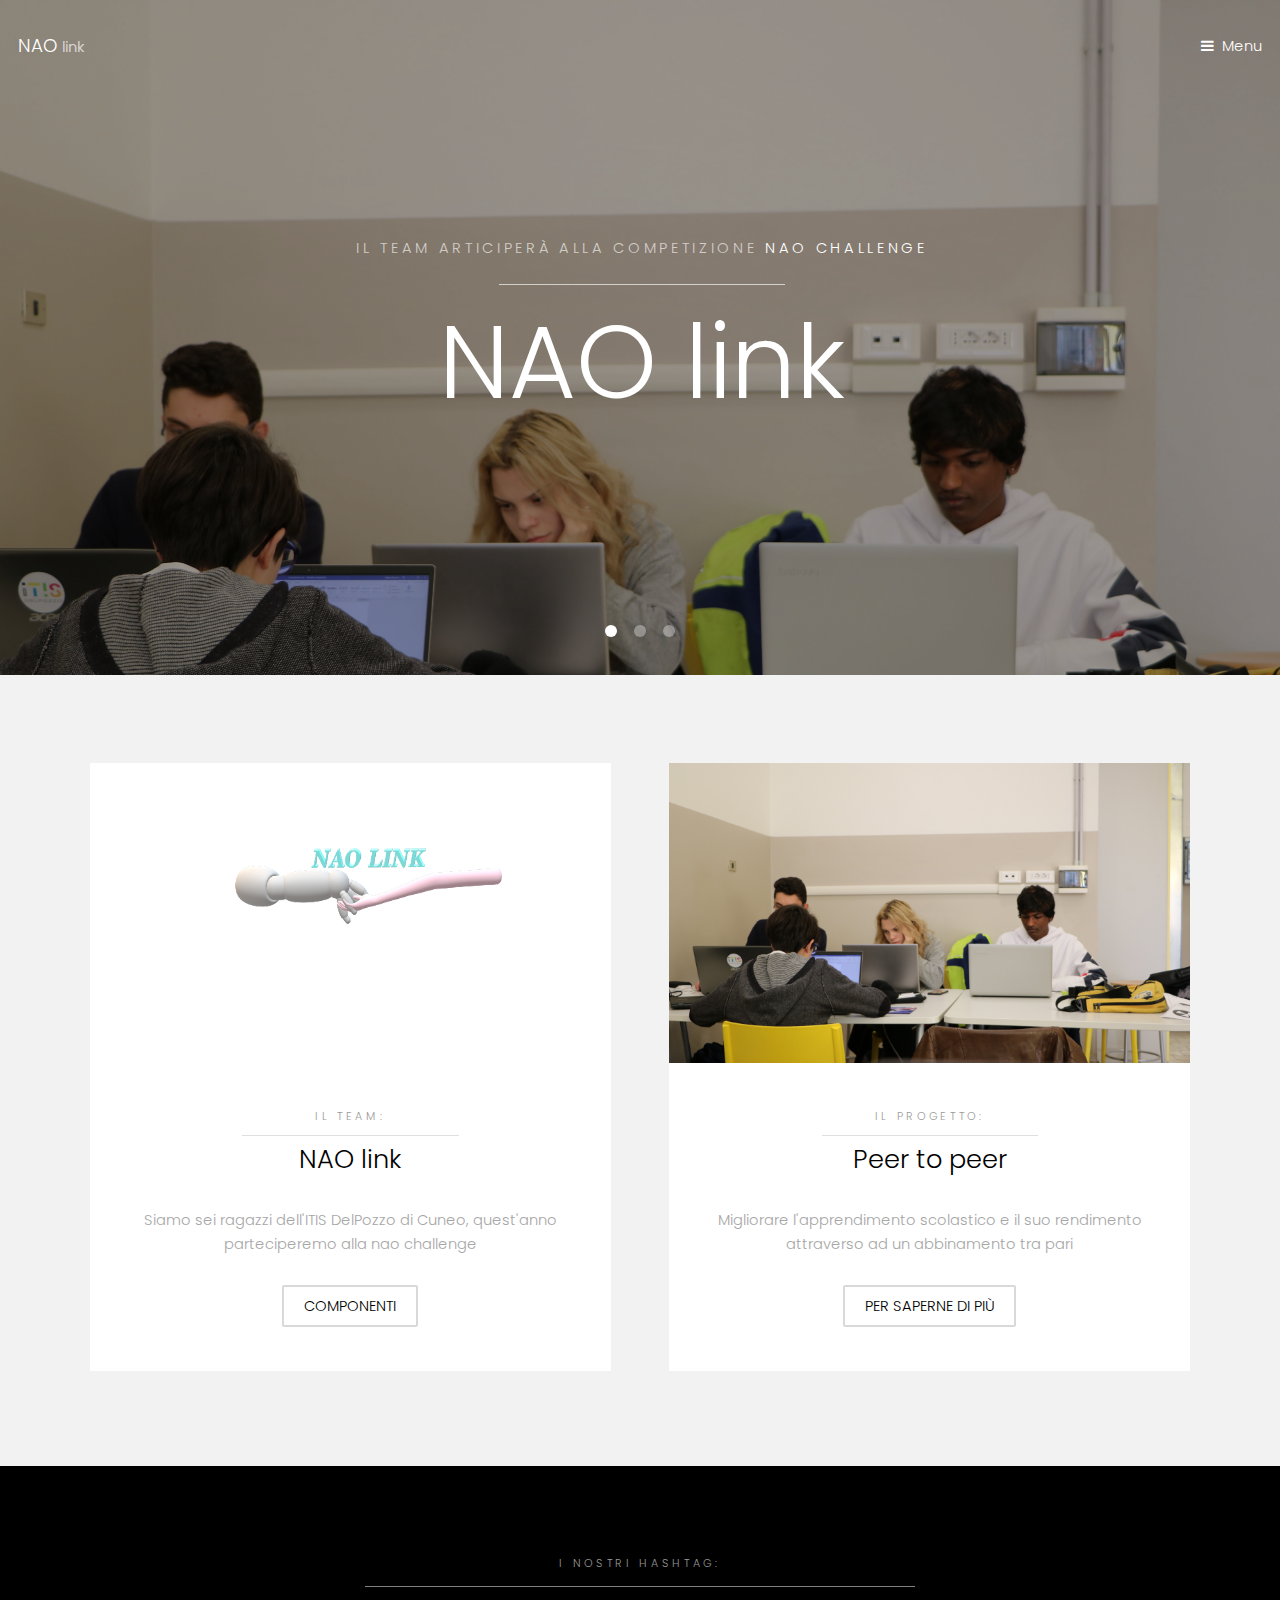
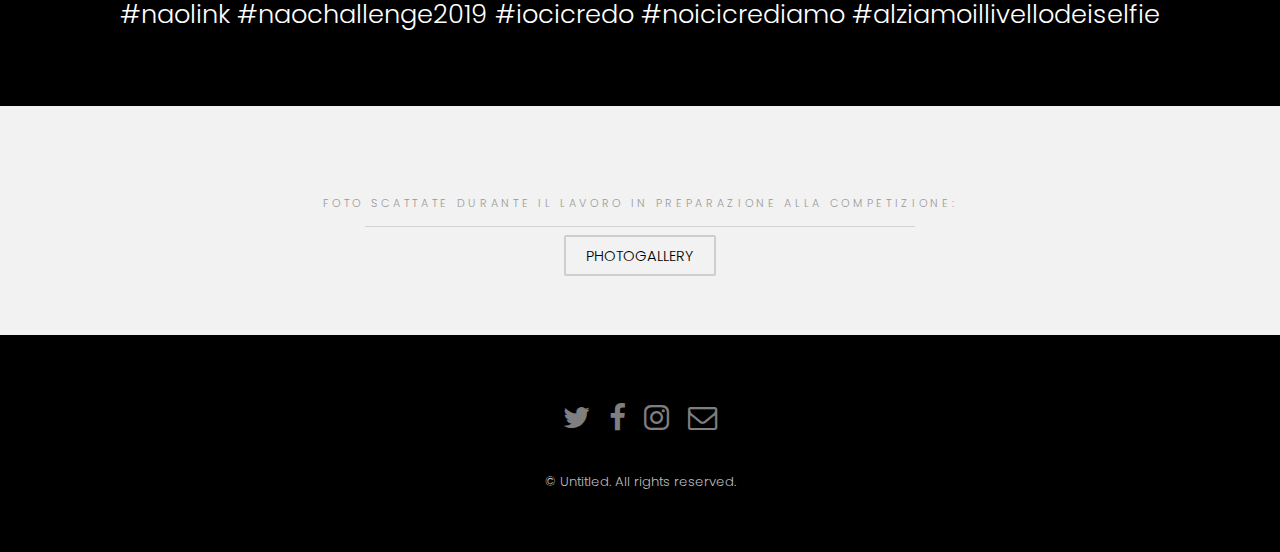
==== index.html @ 4857d247 "Initial commit" ====
<!DOCTYPE HTML>
<!--
	Hielo by TEMPLATED
	templated.co @templatedco
	Released for free under the Creative Commons Attribution 3.0 license (templated.co/license)
-->
<html>
	<head>
		<title>NAO Link</title>
		<meta charset="utf-8" />
		<meta name="viewport" content="width=device-width, initial-scale=1" />
		<link rel="stylesheet" href="assets/css/main.css" />
	</head>
	<body>

		<!-- Header -->
			<header id="header" class="alt">
				<div class="logo"><a href="index.html">NAO <span> link</span></a></div>
				<a href="#menu">Menu</a>
			</header>

		<!-- Nav -->
			<nav id="menu">
				<ul class="links">
					<li><a href="index.html">Home</a></li>
					<li><a href="COMPONENTI.html">I Componenti</a></li>
					<li><a href="PROGETTO.html">Il Nostro Progetto</a></li>
					<li><a href="GALLERY.html">Photogallery</a></li>
					<li><a href="MAIL.html">Contattaci</a></li>
				</ul>
			</nav>

		<!-- Banner -->
			<section class="banner full">
				<article>
					<img src="images/team.JPG" alt="team" />
					<div class="inner">
						<header>
							<p>Il team articiperà alla competizione<a href="http://www.naochallenge.it/" target="_blank"> NAO CHALLENGE</a></p>
							<h2>NAO link</h2>
						</header>
					</div>
				</article>
				<article>
					<img src="images/nao_itis.jpg" alt="" />
					<div class="inner">
						<header>
							<p>Il tema di di quest'anno è:</p>
							<h2>L'nclusione sociale</h2>
						</header>
					</div>
				</article>
				<article>
					<img src="images/nao_balo.JPG"  alt="" />
					<div class="inner">
						<header>
							<p>Il nostro progetto:</p>
							<h2>Peer to peer</h2>
						</header>
					</div>
				</article>
<!--				<article>
					<img src="images/nao3.jpg"  alt="" />
					<div class="inner">
						<header>
							<p>Adipiscing lorem ipsum feugiat sed phasellus consequat</p>
							<h2>Etiam feugiat</h2>
						</header>
					</div>
				</article>
				<article>
					<img src="images/nao4.jpg"  alt="" />
					<div class="inner">
						<header>
							<p>Ipsum dolor sed magna veroeros lorem ipsum</p>
							<h2>Lorem adipiscing</h2>
						</header>
					</div>
				</article> -->
			</section>

		<!-- One -->
			<section id="one" class="wrapper style2">
				<div class="inner">
					<div class="grid-style">

						<div>
							<div class="box">
								<div class="image fit">
									<img src="images/logo1_0.png" alt="nao link" height="300px" width="600px" />
								</div>
								<div class="content">
									<header class="align-center">
										<p>Il team:</p>
										<h2>NAO link</h2>
									</header>
									<p align="center">Siamo sei ragazzi dell'ITIS DelPozzo di Cuneo, quest'anno parteciperemo alla nao challenge</p>
									<footer class="align-center">
										<a href="COMPONENTI.html" class="button alt">Componenti</a>
									</footer>
								</div>
							</div>
						</div>

						<div>
							<div class="box">
								<div class="image fit">
									<img src="images/team.JPG" alt="progetto" height="300px" width="600px"/>
								</div>
								<div class="content">
									<header class="align-center">
										<p>Il progetto:</p>
										<h2>Peer to peer</h2>
									</header>
									<p align="center">Migliorare l'apprendimento scolastico e il suo rendimento attraverso ad un abbinamento tra pari</p>
									<footer class="align-center">
										<a href="PROGETTO.html" class="button alt">Per saperne di più</a>
									</footer>
								</div>
							</div>
						</div>

					</div>
				</div>
			</section>


			<section id="two" class="wrapper style3" >
				<div class="inner" >
					<header class="align-center">
					<p>I Nostri Hashtag:</p>
						<h2>#naolink #naochallenge2019 #iocicredo #noicicrediamo #alziamoillivellodeiselfie</h2>
					</header>
				</div>
			</section>


		<!-- Three -->
		<section id="three" class="wrapper style2">
				<div class="inner">
					<header class="align-center">
						<p class="special">Foto scattate durante il lavoro in preparazione alla competizione:</p>
						<footer class="align-center">
										<a href="GALLERY.html" class="button alt">Photogallery</a>
									</footer>
					</header>
				<!--	<div class="gallery">
						<div>
							<div class="image fit">
								 <img src="images/gallery.jpg" alt="" height="400" />
							</div>
						</div>
						<div>
							<div class="image fit">
								<img src="images/gallery1.jpg" alt="" height="400"/>
							</div>
						</div>
						<div>
							<div class="image fit">
								<img src="images/gallery2.jpg" alt="" height="400"/>
							</div>
						</div>
						<div>
							<div class="image fit">
								<img src="images/gallery3.jpg" alt="" height="400" />


							</div>
						</div>
					</div> 		-->
				</div>
			</section>


		<!-- Footer -->
			<footer id="footer">
				<div class="container">
					<ul class="icons">
						<li><a href="#" class="icon fa-twitter"><span class="label" ></span></a></li>
						<li><a href="https://m.facebook.com/naolink19" class="icon fa-facebook" target="_blank"><span class="label">Facebook</span></a></li>
						<li><a href="https://www.instagram.com/nao_link19/" class="icon fa-instagram" target="_blank"><span class="label">Instagram</span></a></li>
					<li><a href="MAIL.HTML" class="icon fa-envelope-o"><span class="label">Email</span></a></li>
					</ul>
				</div>
				<div class="copyright">
					&copy; Untitled. All rights reserved.
				</div>
			</footer>

		<!-- Scripts -->
			<script src="assets/js/jquery.min.js"></script>
			<script src="assets/js/jquery.scrollex.min.js"></script>
			<script src="assets/js/skel.min.js"></script>
			<script src="assets/js/util.js"></script>
			<script src="assets/js/main.js"></script>

	</body>
</html>
---- assets/css/main.css ----
@charset "UTF-8";
@import url(font-awesome.min.css);
@import url("https://fonts.googleapis.com/css?family=Poppins:300,400,500,600,700");

/*
	Hielo by TEMPLATED
	templated.co @templatedco
	Released for free under the Creative Commons Attribution 3.0 license (templated.co/license)
*/


/* Reset */

	html, body, div, span, applet, object, iframe, h1, h2, h3, h4, h5, h6, p, blockquote, pre, a, abbr, acronym, address, big, cite, code, del, dfn, em, img, ins, kbd, q, s, samp, small, strike, strong, sub, sup, tt, var, b, u, i, center, dl, dt, dd, ol, ul, li, fieldset, form, label, legend, table, caption, tbody, tfoot, thead, tr, th, td, article, aside, canvas, details, embed, figure, figcaption, footer, header, hgroup, menu, nav, output, ruby, section, summary, time, mark, audio, video {
		margin: 0;
		padding: 0;
		border: 0;
		font-size: 100%;
		font: inherit;
		vertical-align: baseline;
	}

	article, aside, details, figcaption, figure, footer, header, hgroup, menu, nav, section {
		display: block;
	}

	body {
		line-height: 1;
	}

	ol, ul {
		list-style: none;
	}

	blockquote, q {
		quotes: none;
	}

	blockquote:before, blockquote:after, q:before, q:after {
		content: '';
		content: none;
	}

	table {
		border-collapse: collapse;
		border-spacing: 0;
	}

	body {
		-webkit-text-size-adjust: none;
	}

/* Box Model */

	*, *:before, *:after {
		-moz-box-sizing: border-box;
		-webkit-box-sizing: border-box;
		box-sizing: border-box;
	}

/* Containers */

	.container {
		margin-left: auto;
		margin-right: auto;
	}

	.container.\31 25\25 {
		width: 100%;
		max-width: 100rem;
		min-width: 80rem;
	}

	.container.\37 5\25 {
		width: 60rem;
	}

	.container.\35 0\25 {
		width: 40rem;
	}

	.container.\32 5\25 {
		width: 20rem;
	}

	.container {
		width: 80rem;
	}

	@media screen and (max-width: 1680px) {

		.container.\31 25\25 {
			width: 100%;
			max-width: 100rem;
			min-width: 80rem;
		}

		.container.\37 5\25 {
			width: 60rem;
		}

		.container.\35 0\25 {
			width: 40rem;
		}

		.container.\32 5\25 {
			width: 20rem;
		}

		.container {
			width: 80rem;
		}

	}

	@media screen and (max-width: 1280px) {

		.container.\31 25\25 {
			width: 100%;
			max-width: 81.25rem;
			min-width: 65rem;
		}

		.container.\37 5\25 {
			width: 48.75rem;
		}

		.container.\35 0\25 {
			width: 32.5rem;
		}

		.container.\32 5\25 {
			width: 16.25rem;
		}

		.container {
			width: 65rem;
		}

	}

	@media screen and (max-width: 980px) {

		.container.\31 25\25 {
			width: 100%;
			max-width: 112.5%;
			min-width: 90%;
		}

		.container.\37 5\25 {
			width: 67.5%;
		}

		.container.\35 0\25 {
			width: 45%;
		}

		.container.\32 5\25 {
			width: 22.5%;
		}

		.container {
			width: 90%;
		}

	}

	@media screen and (max-width: 736px) {

		.container.\31 25\25 {
			width: 100%;
			max-width: 112.5%;
			min-width: 90%;
		}

		.container.\37 5\25 {
			width: 67.5%;
		}

		.container.\35 0\25 {
			width: 45%;
		}

		.container.\32 5\25 {
			width: 22.5%;
		}

		.container {
			width: 90% !important;
		}

	}

	@media screen and (max-width: 480px) {

		.container.\31 25\25 {
			width: 100%;
			max-width: 112.5%;
			min-width: 90%;
		}

		.container.\37 5\25 {
			width: 67.5%;
		}

		.container.\35 0\25 {
			width: 45%;
		}

		.container.\32 5\25 {
			width: 22.5%;
		}

		.container {
			width: 90% !important;
		}

	}

/* Grid */

	.row {
		border-bottom: solid 1px transparent;
		-moz-box-sizing: border-box;
		-webkit-box-sizing: border-box;
		box-sizing: border-box;
	}

	.row > * {
		float: left;
		-moz-box-sizing: border-box;
		-webkit-box-sizing: border-box;
		box-sizing: border-box;
	}

	.row:after, .row:before {
		content: '';
		display: block;
		clear: both;
		height: 0;
	}

	.row.uniform > * > :first-child {
		margin-top: 0;
	}

	.row.uniform > * > :last-child {
		margin-bottom: 0;
	}

	.row.\30 \25 > * {
		padding: 0 0 0 0rem;
	}

	.row.\30 \25 {
		margin: 0 0 -1px 0rem;
	}

	.row.uniform.\30 \25 > * {
		padding: 0rem 0 0 0rem;
	}

	.row.uniform.\30 \25 {
		margin: 0rem 0 -1px 0rem;
	}

	.row > * {
		padding: 0 0 0 2rem;
	}

	.row {
		margin: 0 0 -1px -2rem;
	}

	.row.uniform > * {
		padding: 2rem 0 0 2rem;
	}

	.row.uniform {
		margin: -2rem 0 -1px -2rem;
	}

	.row.\32 00\25 > * {
		padding: 0 0 0 4rem;
	}

	.row.\32 00\25 {
		margin: 0 0 -1px -4rem;
	}

	.row.uniform.\32 00\25 > * {
		padding: 4rem 0 0 4rem;
	}

	.row.uniform.\32 00\25 {
		margin: -4rem 0 -1px -4rem;
	}

	.row.\31 50\25 > * {
		padding: 0 0 0 3rem;
	}

	.row.\31 50\25 {
		margin: 0 0 -1px -3rem;
	}

	.row.uniform.\31 50\25 > * {
		padding: 3rem 0 0 3rem;
	}

	.row.uniform.\31 50\25 {
		margin: -3rem 0 -1px -3rem;
	}

	.row.\35 0\25 > * {
		padding: 0 0 0 1rem;
	}

	.row.\35 0\25 {
		margin: 0 0 -1px -1rem;
	}

	.row.uniform.\35 0\25 > * {
		padding: 1rem 0 0 1rem;
	}

	.row.uniform.\35 0\25 {
		margin: -1rem 0 -1px -1rem;
	}

	.row.\32 5\25 > * {
		padding: 0 0 0 0.5rem;
	}

	.row.\32 5\25 {
		margin: 0 0 -1px -0.5rem;
	}

	.row.uniform.\32 5\25 > * {
		padding: 0.5rem 0 0 0.5rem;
	}

	.row.uniform.\32 5\25 {
		margin: -0.5rem 0 -1px -0.5rem;
	}

	.\31 2u, .\31 2u\24 {
		width: 100%;
		clear: none;
		margin-left: 0;
	}

	.\31 1u, .\31 1u\24 {
		width: 91.6666666667%;
		clear: none;
		margin-left: 0;
	}

	.\31 0u, .\31 0u\24 {
		width: 83.3333333333%;
		clear: none;
		margin-left: 0;
	}

	.\39 u, .\39 u\24 {
		width: 75%;
		clear: none;
		margin-left: 0;
	}

	.\38 u, .\38 u\24 {
		width: 66.6666666667%;
		clear: none;
		margin-left: 0;
	}

	.\37 u, .\37 u\24 {
		width: 58.3333333333%;
		clear: none;
		margin-left: 0;
	}

	.\36 u, .\36 u\24 {
		width: 50%;
		clear: none;
		margin-left: 0;
	}

	.\35 u, .\35 u\24 {
		width: 41.6666666667%;
		clear: none;
		margin-left: 0;
	}

	.\34 u, .\34 u\24 {
		width: 33.3333333333%;
		clear: none;
		margin-left: 0;
	}

	.\33 u, .\33 u\24 {
		width: 25%;
		clear: none;
		margin-left: 0;
	}

	.\32 u, .\32 u\24 {
		width: 16.6666666667%;
		clear: none;
		margin-left: 0;
	}

	.\31 u, .\31 u\24 {
		width: 8.3333333333%;
		clear: none;
		margin-left: 0;
	}

	.\31 2u\24 + *,
	.\31 1u\24 + *,
	.\31 0u\24 + *,
	.\39 u\24 + *,
	.\38 u\24 + *,
	.\37 u\24 + *,
	.\36 u\24 + *,
	.\35 u\24 + *,
	.\34 u\24 + *,
	.\33 u\24 + *,
	.\32 u\24 + *,
	.\31 u\24 + * {
		clear: left;
	}

	.\-11u {
		margin-left: 91.66667%;
	}

	.\-10u {
		margin-left: 83.33333%;
	}

	.\-9u {
		margin-left: 75%;
	}

	.\-8u {
		margin-left: 66.66667%;
	}

	.\-7u {
		margin-left: 58.33333%;
	}

	.\-6u {
		margin-left: 50%;
	}

	.\-5u {
		margin-left: 41.66667%;
	}

	.\-4u {
		margin-left: 33.33333%;
	}

	.\-3u {
		margin-left: 25%;
	}

	.\-2u {
		margin-left: 16.66667%;
	}

	.\-1u {
		margin-left: 8.33333%;
	}

	@media screen and (max-width: 1680px) {

		.row > * {
			padding: 0 0 0 2rem;
		}

		.row {
			margin: 0 0 -1px -2rem;
		}

		.row.uniform > * {
			padding: 2rem 0 0 2rem;
		}

		.row.uniform {
			margin: -2rem 0 -1px -2rem;
		}

		.row.\32 00\25 > * {
			padding: 0 0 0 4rem;
		}

		.row.\32 00\25 {
			margin: 0 0 -1px -4rem;
		}

		.row.uniform.\32 00\25 > * {
			padding: 4rem 0 0 4rem;
		}

		.row.uniform.\32 00\25 {
			margin: -4rem 0 -1px -4rem;
		}

		.row.\31 50\25 > * {
			padding: 0 0 0 3rem;
		}

		.row.\31 50\25 {
			margin: 0 0 -1px -3rem;
		}

		.row.uniform.\31 50\25 > * {
			padding: 3rem 0 0 3rem;
		}

		.row.uniform.\31 50\25 {
			margin: -3rem 0 -1px -3rem;
		}

		.row.\35 0\25 > * {
			padding: 0 0 0 1rem;
		}

		.row.\35 0\25 {
			margin: 0 0 -1px -1rem;
		}

		.row.uniform.\35 0\25 > * {
			padding: 1rem 0 0 1rem;
		}

		.row.uniform.\35 0\25 {
			margin: -1rem 0 -1px -1rem;
		}

		.row.\32 5\25 > * {
			padding: 0 0 0 0.5rem;
		}

		.row.\32 5\25 {
			margin: 0 0 -1px -0.5rem;
		}

		.row.uniform.\32 5\25 > * {
			padding: 0.5rem 0 0 0.5rem;
		}

		.row.uniform.\32 5\25 {
			margin: -0.5rem 0 -1px -0.5rem;
		}

		.\31 2u\28xlarge\29, .\31 2u\24\28xlarge\29 {
			width: 100%;
			clear: none;
			margin-left: 0;
		}

		.\31 1u\28xlarge\29, .\31 1u\24\28xlarge\29 {
			width: 91.6666666667%;
			clear: none;
			margin-left: 0;
		}

		.\31 0u\28xlarge\29, .\31 0u\24\28xlarge\29 {
			width: 83.3333333333%;
			clear: none;
			margin-left: 0;
		}

		.\39 u\28xlarge\29, .\39 u\24\28xlarge\29 {
			width: 75%;
			clear: none;
			margin-left: 0;
		}

		.\38 u\28xlarge\29, .\38 u\24\28xlarge\29 {
			width: 66.6666666667%;
			clear: none;
			margin-left: 0;
		}

		.\37 u\28xlarge\29, .\37 u\24\28xlarge\29 {
			width: 58.3333333333%;
			clear: none;
			margin-left: 0;
		}

		.\36 u\28xlarge\29, .\36 u\24\28xlarge\29 {
			width: 50%;
			clear: none;
			margin-left: 0;
		}

		.\35 u\28xlarge\29, .\35 u\24\28xlarge\29 {
			width: 41.6666666667%;
			clear: none;
			margin-left: 0;
		}

		.\34 u\28xlarge\29, .\34 u\24\28xlarge\29 {
			width: 33.3333333333%;
			clear: none;
			margin-left: 0;
		}

		.\33 u\28xlarge\29, .\33 u\24\28xlarge\29 {
			width: 25%;
			clear: none;
			margin-left: 0;
		}

		.\32 u\28xlarge\29, .\32 u\24\28xlarge\29 {
			width: 16.6666666667%;
			clear: none;
			margin-left: 0;
		}

		.\31 u\28xlarge\29, .\31 u\24\28xlarge\29 {
			width: 8.3333333333%;
			clear: none;
			margin-left: 0;
		}

		.\31 2u\24\28xlarge\29 + *,
		.\31 1u\24\28xlarge\29 + *,
		.\31 0u\24\28xlarge\29 + *,
		.\39 u\24\28xlarge\29 + *,
		.\38 u\24\28xlarge\29 + *,
		.\37 u\24\28xlarge\29 + *,
		.\36 u\24\28xlarge\29 + *,
		.\35 u\24\28xlarge\29 + *,
		.\34 u\24\28xlarge\29 + *,
		.\33 u\24\28xlarge\29 + *,
		.\32 u\24\28xlarge\29 + *,
		.\31 u\24\28xlarge\29 + * {
			clear: left;
		}

		.\-11u\28xlarge\29 {
			margin-left: 91.66667%;
		}

		.\-10u\28xlarge\29 {
			margin-left: 83.33333%;
		}

		.\-9u\28xlarge\29 {
			margin-left: 75%;
		}

		.\-8u\28xlarge\29 {
			margin-left: 66.66667%;
		}

		.\-7u\28xlarge\29 {
			margin-left: 58.33333%;
		}

		.\-6u\28xlarge\29 {
			margin-left: 50%;
		}

		.\-5u\28xlarge\29 {
			margin-left: 41.66667%;
		}

		.\-4u\28xlarge\29 {
			margin-left: 33.33333%;
		}

		.\-3u\28xlarge\29 {
			margin-left: 25%;
		}

		.\-2u\28xlarge\29 {
			margin-left: 16.66667%;
		}

		.\-1u\28xlarge\29 {
			margin-left: 8.33333%;
		}

	}

	@media screen and (max-width: 1280px) {

		.row > * {
			padding: 0 0 0 1.5rem;
		}

		.row {
			margin: 0 0 -1px -1.5rem;
		}

		.row.uniform > * {
			padding: 1.5rem 0 0 1.5rem;
		}

		.row.uniform {
			margin: -1.5rem 0 -1px -1.5rem;
		}

		.row.\32 00\25 > * {
			padding: 0 0 0 3rem;
		}

		.row.\32 00\25 {
			margin: 0 0 -1px -3rem;
		}

		.row.uniform.\32 00\25 > * {
			padding: 3rem 0 0 3rem;
		}

		.row.uniform.\32 00\25 {
			margin: -3rem 0 -1px -3rem;
		}

		.row.\31 50\25 > * {
			padding: 0 0 0 2.25rem;
		}

		.row.\31 50\25 {
			margin: 0 0 -1px -2.25rem;
		}

		.row.uniform.\31 50\25 > * {
			padding: 2.25rem 0 0 2.25rem;
		}

		.row.uniform.\31 50\25 {
			margin: -2.25rem 0 -1px -2.25rem;
		}

		.row.\35 0\25 > * {
			padding: 0 0 0 0.75rem;
		}

		.row.\35 0\25 {
			margin: 0 0 -1px -0.75rem;
		}

		.row.uniform.\35 0\25 > * {
			padding: 0.75rem 0 0 0.75rem;
		}

		.row.uniform.\35 0\25 {
			margin: -0.75rem 0 -1px -0.75rem;
		}

		.row.\32 5\25 > * {
			padding: 0 0 0 0.375rem;
		}

		.row.\32 5\25 {
			margin: 0 0 -1px -0.375rem;
		}

		.row.uniform.\32 5\25 > * {
			padding: 0.375rem 0 0 0.375rem;
		}

		.row.uniform.\32 5\25 {
			margin: -0.375rem 0 -1px -0.375rem;
		}

		.\31 2u\28large\29, .\31 2u\24\28large\29 {
			width: 100%;
			clear: none;
			margin-left: 0;
		}

		.\31 1u\28large\29, .\31 1u\24\28large\29 {
			width: 91.6666666667%;
			clear: none;
			margin-left: 0;
		}

		.\31 0u\28large\29, .\31 0u\24\28large\29 {
			width: 83.3333333333%;
			clear: none;
			margin-left: 0;
		}

		.\39 u\28large\29, .\39 u\24\28large\29 {
			width: 75%;
			clear: none;
			margin-left: 0;
		}

		.\38 u\28large\29, .\38 u\24\28large\29 {
			width: 66.6666666667%;
			clear: none;
			margin-left: 0;
		}

		.\37 u\28large\29, .\37 u\24\28large\29 {
			width: 58.3333333333%;
			clear: none;
			margin-left: 0;
		}

		.\36 u\28large\29, .\36 u\24\28large\29 {
			width: 50%;
			clear: none;
			margin-left: 0;
		}

		.\35 u\28large\29, .\35 u\24\28large\29 {
			width: 41.6666666667%;
			clear: none;
			margin-left: 0;
		}

		.\34 u\28large\29, .\34 u\24\28large\29 {
			width: 33.3333333333%;
			clear: none;
			margin-left: 0;
		}

		.\33 u\28large\29, .\33 u\24\28large\29 {
			width: 25%;
			clear: none;
			margin-left: 0;
		}

		.\32 u\28large\29, .\32 u\24\28large\29 {
			width: 16.6666666667%;
			clear: none;
			margin-left: 0;
		}

		.\31 u\28large\29, .\31 u\24\28large\29 {
			width: 8.3333333333%;
			clear: none;
			margin-left: 0;
		}

		.\31 2u\24\28large\29 + *,
		.\31 1u\24\28large\29 + *,
		.\31 0u\24\28large\29 + *,
		.\39 u\24\28large\29 + *,
		.\38 u\24\28large\29 + *,
		.\37 u\24\28large\29 + *,
		.\36 u\24\28large\29 + *,
		.\35 u\24\28large\29 + *,
		.\34 u\24\28large\29 + *,
		.\33 u\24\28large\29 + *,
		.\32 u\24\28large\29 + *,
		.\31 u\24\28large\29 + * {
			clear: left;
		}

		.\-11u\28large\29 {
			margin-left: 91.66667%;
		}

		.\-10u\28large\29 {
			margin-left: 83.33333%;
		}

		.\-9u\28large\29 {
			margin-left: 75%;
		}

		.\-8u\28large\29 {
			margin-left: 66.66667%;
		}

		.\-7u\28large\29 {
			margin-left: 58.33333%;
		}

		.\-6u\28large\29 {
			margin-left: 50%;
		}

		.\-5u\28large\29 {
			margin-left: 41.66667%;
		}

		.\-4u\28large\29 {
			margin-left: 33.33333%;
		}

		.\-3u\28large\29 {
			margin-left: 25%;
		}

		.\-2u\28large\29 {
			margin-left: 16.66667%;
		}

		.\-1u\28large\29 {
			margin-left: 8.33333%;
		}

	}

	@media screen and (max-width: 980px) {

		.row > * {
			padding: 0 0 0 1.5rem;
		}

		.row {
			margin: 0 0 -1px -1.5rem;
		}

		.row.uniform > * {
			padding: 1.5rem 0 0 1.5rem;
		}

		.row.uniform {
			margin: -1.5rem 0 -1px -1.5rem;
		}

		.row.\32 00\25 > * {
			padding: 0 0 0 3rem;
		}

		.row.\32 00\25 {
			margin: 0 0 -1px -3rem;
		}

		.row.uniform.\32 00\25 > * {
			padding: 3rem 0 0 3rem;
		}

		.row.uniform.\32 00\25 {
			margin: -3rem 0 -1px -3rem;
		}

		.row.\31 50\25 > * {
			padding: 0 0 0 2.25rem;
		}

		.row.\31 50\25 {
			margin: 0 0 -1px -2.25rem;
		}

		.row.uniform.\31 50\25 > * {
			padding: 2.25rem 0 0 2.25rem;
		}

		.row.uniform.\31 50\25 {
			margin: -2.25rem 0 -1px -2.25rem;
		}

		.row.\35 0\25 > * {
			padding: 0 0 0 0.75rem;
		}

		.row.\35 0\25 {
			margin: 0 0 -1px -0.75rem;
		}

		.row.uniform.\35 0\25 > * {
			padding: 0.75rem 0 0 0.75rem;
		}

		.row.uniform.\35 0\25 {
			margin: -0.75rem 0 -1px -0.75rem;
		}

		.row.\32 5\25 > * {
			padding: 0 0 0 0.375rem;
		}

		.row.\32 5\25 {
			margin: 0 0 -1px -0.375rem;
		}

		.row.uniform.\32 5\25 > * {
			padding: 0.375rem 0 0 0.375rem;
		}

		.row.uniform.\32 5\25 {
			margin: -0.375rem 0 -1px -0.375rem;
		}

		.\31 2u\28medium\29, .\31 2u\24\28medium\29 {
			width: 100%;
			clear: none;
			margin-left: 0;
		}

		.\31 1u\28medium\29, .\31 1u\24\28medium\29 {
			width: 91.6666666667%;
			clear: none;
			margin-left: 0;
		}

		.\31 0u\28medium\29, .\31 0u\24\28medium\29 {
			width: 83.3333333333%;
			clear: none;
			margin-left: 0;
		}

		.\39 u\28medium\29, .\39 u\24\28medium\29 {
			width: 75%;
			clear: none;
			margin-left: 0;
		}

		.\38 u\28medium\29, .\38 u\24\28medium\29 {
			width: 66.6666666667%;
			clear: none;
			margin-left: 0;
		}

		.\37 u\28medium\29, .\37 u\24\28medium\29 {
			width: 58.3333333333%;
			clear: none;
			margin-left: 0;
		}

		.\36 u\28medium\29, .\36 u\24\28medium\29 {
			width: 50%;
			clear: none;
			margin-left: 0;
		}

		.\35 u\28medium\29, .\35 u\24\28medium\29 {
			width: 41.6666666667%;
			clear: none;
			margin-left: 0;
		}

		.\34 u\28medium\29, .\34 u\24\28medium\29 {
			width: 33.3333333333%;
			clear: none;
			margin-left: 0;
		}

		.\33 u\28medium\29, .\33 u\24\28medium\29 {
			width: 25%;
			clear: none;
			margin-left: 0;
		}

		.\32 u\28medium\29, .\32 u\24\28medium\29 {
			width: 16.6666666667%;
			clear: none;
			margin-left: 0;
		}

		.\31 u\28medium\29, .\31 u\24\28medium\29 {
			width: 8.3333333333%;
			clear: none;
			margin-left: 0;
		}

		.\31 2u\24\28medium\29 + *,
		.\31 1u\24\28medium\29 + *,
		.\31 0u\24\28medium\29 + *,
		.\39 u\24\28medium\29 + *,
		.\38 u\24\28medium\29 + *,
		.\37 u\24\28medium\29 + *,
		.\36 u\24\28medium\29 + *,
		.\35 u\24\28medium\29 + *,
		.\34 u\24\28medium\29 + *,
		.\33 u\24\28medium\29 + *,
		.\32 u\24\28medium\29 + *,
		.\31 u\24\28medium\29 + * {
			clear: left;
		}

		.\-11u\28medium\29 {
			margin-left: 91.66667%;
		}

		.\-10u\28medium\29 {
			margin-left: 83.33333%;
		}

		.\-9u\28medium\29 {
			margin-left: 75%;
		}

		.\-8u\28medium\29 {
			margin-left: 66.66667%;
		}

		.\-7u\28medium\29 {
			margin-left: 58.33333%;
		}

		.\-6u\28medium\29 {
			margin-left: 50%;
		}

		.\-5u\28medium\29 {
			margin-left: 41.66667%;
		}

		.\-4u\28medium\29 {
			margin-left: 33.33333%;
		}

		.\-3u\28medium\29 {
			margin-left: 25%;
		}

		.\-2u\28medium\29 {
			margin-left: 16.66667%;
		}

		.\-1u\28medium\29 {
			margin-left: 8.33333%;
		}

	}

	@media screen and (max-width: 736px) {

		.row > * {
			padding: 0 0 0 1.25rem;
		}

		.row {
			margin: 0 0 -1px -1.25rem;
		}

		.row.uniform > * {
			padding: 1.25rem 0 0 1.25rem;
		}

		.row.uniform {
			margin: -1.25rem 0 -1px -1.25rem;
		}

		.row.\32 00\25 > * {
			padding: 0 0 0 2.5rem;
		}

		.row.\32 00\25 {
			margin: 0 0 -1px -2.5rem;
		}

		.row.uniform.\32 00\25 > * {
			padding: 2.5rem 0 0 2.5rem;
		}

		.row.uniform.\32 00\25 {
			margin: -2.5rem 0 -1px -2.5rem;
		}

		.row.\31 50\25 > * {
			padding: 0 0 0 1.875rem;
		}

		.row.\31 50\25 {
			margin: 0 0 -1px -1.875rem;
		}

		.row.uniform.\31 50\25 > * {
			padding: 1.875rem 0 0 1.875rem;
		}

		.row.uniform.\31 50\25 {
			margin: -1.875rem 0 -1px -1.875rem;
		}

		.row.\35 0\25 > * {
			padding: 0 0 0 0.625rem;
		}

		.row.\35 0\25 {
			margin: 0 0 -1px -0.625rem;
		}

		.row.uniform.\35 0\25 > * {
			padding: 0.625rem 0 0 0.625rem;
		}

		.row.uniform.\35 0\25 {
			margin: -0.625rem 0 -1px -0.625rem;
		}

		.row.\32 5\25 > * {
			padding: 0 0 0 0.3125rem;
		}

		.row.\32 5\25 {
			margin: 0 0 -1px -0.3125rem;
		}

		.row.uniform.\32 5\25 > * {
			padding: 0.3125rem 0 0 0.3125rem;
		}

		.row.uniform.\32 5\25 {
			margin: -0.3125rem 0 -1px -0.3125rem;
		}

		.\31 2u\28small\29, .\31 2u\24\28small\29 {
			width: 100%;
			clear: none;
			margin-left: 0;
		}

		.\31 1u\28small\29, .\31 1u\24\28small\29 {
			width: 91.6666666667%;
			clear: none;
			margin-left: 0;
		}

		.\31 0u\28small\29, .\31 0u\24\28small\29 {
			width: 83.3333333333%;
			clear: none;
			margin-left: 0;
		}

		.\39 u\28small\29, .\39 u\24\28small\29 {
			width: 75%;
			clear: none;
			margin-left: 0;
		}

		.\38 u\28small\29, .\38 u\24\28small\29 {
			width: 66.6666666667%;
			clear: none;
			margin-left: 0;
		}

		.\37 u\28small\29, .\37 u\24\28small\29 {
			width: 58.3333333333%;
			clear: none;
			margin-left: 0;
		}

		.\36 u\28small\29, .\36 u\24\28small\29 {
			width: 50%;
			clear: none;
			margin-left: 0;
		}

		.\35 u\28small\29, .\35 u\24\28small\29 {
			width: 41.6666666667%;
			clear: none;
			margin-left: 0;
		}

		.\34 u\28small\29, .\34 u\24\28small\29 {
			width: 33.3333333333%;
			clear: none;
			margin-left: 0;
		}

		.\33 u\28small\29, .\33 u\24\28small\29 {
			width: 25%;
			clear: none;
			margin-left: 0;
		}

		.\32 u\28small\29, .\32 u\24\28small\29 {
			width: 16.6666666667%;
			clear: none;
			margin-left: 0;
		}

		.\31 u\28small\29, .\31 u\24\28small\29 {
			width: 8.3333333333%;
			clear: none;
			margin-left: 0;
		}

		.\31 2u\24\28small\29 + *,
		.\31 1u\24\28small\29 + *,
		.\31 0u\24\28small\29 + *,
		.\39 u\24\28small\29 + *,
		.\38 u\24\28small\29 + *,
		.\37 u\24\28small\29 + *,
		.\36 u\24\28small\29 + *,
		.\35 u\24\28small\29 + *,
		.\34 u\24\28small\29 + *,
		.\33 u\24\28small\29 + *,
		.\32 u\24\28small\29 + *,
		.\31 u\24\28small\29 + * {
			clear: left;
		}

		.\-11u\28small\29 {
			margin-left: 91.66667%;
		}

		.\-10u\28small\29 {
			margin-left: 83.33333%;
		}

		.\-9u\28small\29 {
			margin-left: 75%;
		}

		.\-8u\28small\29 {
			margin-left: 66.66667%;
		}

		.\-7u\28small\29 {
			margin-left: 58.33333%;
		}

		.\-6u\28small\29 {
			margin-left: 50%;
		}

		.\-5u\28small\29 {
			margin-left: 41.66667%;
		}

		.\-4u\28small\29 {
			margin-left: 33.33333%;
		}

		.\-3u\28small\29 {
			margin-left: 25%;
		}

		.\-2u\28small\29 {
			margin-left: 16.66667%;
		}

		.\-1u\28small\29 {
			margin-left: 8.33333%;
		}

	}

	@media screen and (max-width: 480px) {

		.row > * {
			padding: 0 0 0 1.25rem;
		}

		.row {
			margin: 0 0 -1px -1.25rem;
		}

		.row.uniform > * {
			padding: 1.25rem 0 0 1.25rem;
		}

		.row.uniform {
			margin: -1.25rem 0 -1px -1.25rem;
		}

		.row.\32 00\25 > * {
			padding: 0 0 0 2.5rem;
		}

		.row.\32 00\25 {
			margin: 0 0 -1px -2.5rem;
		}

		.row.uniform.\32 00\25 > * {
			padding: 2.5rem 0 0 2.5rem;
		}

		.row.uniform.\32 00\25 {
			margin: -2.5rem 0 -1px -2.5rem;
		}

		.row.\31 50\25 > * {
			padding: 0 0 0 1.875rem;
		}

		.row.\31 50\25 {
			margin: 0 0 -1px -1.875rem;
		}

		.row.uniform.\31 50\25 > * {
			padding: 1.875rem 0 0 1.875rem;
		}

		.row.uniform.\31 50\25 {
			margin: -1.875rem 0 -1px -1.875rem;
		}

		.row.\35 0\25 > * {
			padding: 0 0 0 0.625rem;
		}

		.row.\35 0\25 {
			margin: 0 0 -1px -0.625rem;
		}

		.row.uniform.\35 0\25 > * {
			padding: 0.625rem 0 0 0.625rem;
		}

		.row.uniform.\35 0\25 {
			margin: -0.625rem 0 -1px -0.625rem;
		}

		.row.\32 5\25 > * {
			padding: 0 0 0 0.3125rem;
		}

		.row.\32 5\25 {
			margin: 0 0 -1px -0.3125rem;
		}

		.row.uniform.\32 5\25 > * {
			padding: 0.3125rem 0 0 0.3125rem;
		}

		.row.uniform.\32 5\25 {
			margin: -0.3125rem 0 -1px -0.3125rem;
		}

		.\31 2u\28xsmall\29, .\31 2u\24\28xsmall\29 {
			width: 100%;
			clear: none;
			margin-left: 0;
		}

		.\31 1u\28xsmall\29, .\31 1u\24\28xsmall\29 {
			width: 91.6666666667%;
			clear: none;
			margin-left: 0;
		}

		.\31 0u\28xsmall\29, .\31 0u\24\28xsmall\29 {
			width: 83.3333333333%;
			clear: none;
			margin-left: 0;
		}

		.\39 u\28xsmall\29, .\39 u\24\28xsmall\29 {
			width: 75%;
			clear: none;
			margin-left: 0;
		}

		.\38 u\28xsmall\29, .\38 u\24\28xsmall\29 {
			width: 66.6666666667%;
			clear: none;
			margin-left: 0;
		}

		.\37 u\28xsmall\29, .\37 u\24\28xsmall\29 {
			width: 58.3333333333%;
			clear: none;
			margin-left: 0;
		}

		.\36 u\28xsmall\29, .\36 u\24\28xsmall\29 {
			width: 50%;
			clear: none;
			margin-left: 0;
		}

		.\35 u\28xsmall\29, .\35 u\24\28xsmall\29 {
			width: 41.6666666667%;
			clear: none;
			margin-left: 0;
		}

		.\34 u\28xsmall\29, .\34 u\24\28xsmall\29 {
			width: 33.3333333333%;
			clear: none;
			margin-left: 0;
		}

		.\33 u\28xsmall\29, .\33 u\24\28xsmall\29 {
			width: 25%;
			clear: none;
			margin-left: 0;
		}

		.\32 u\28xsmall\29, .\32 u\24\28xsmall\29 {
			width: 16.6666666667%;
			clear: none;
			margin-left: 0;
		}

		.\31 u\28xsmall\29, .\31 u\24\28xsmall\29 {
			width: 8.3333333333%;
			clear: none;
			margin-left: 0;
		}

		.\31 2u\24\28xsmall\29 + *,
		.\31 1u\24\28xsmall\29 + *,
		.\31 0u\24\28xsmall\29 + *,
		.\39 u\24\28xsmall\29 + *,
		.\38 u\24\28xsmall\29 + *,
		.\37 u\24\28xsmall\29 + *,
		.\36 u\24\28xsmall\29 + *,
		.\35 u\24\28xsmall\29 + *,
		.\34 u\24\28xsmall\29 + *,
		.\33 u\24\28xsmall\29 + *,
		.\32 u\24\28xsmall\29 + *,
		.\31 u\24\28xsmall\29 + * {
			clear: left;
		}

		.\-11u\28xsmall\29 {
			margin-left: 91.66667%;
		}

		.\-10u\28xsmall\29 {
			margin-left: 83.33333%;
		}

		.\-9u\28xsmall\29 {
			margin-left: 75%;
		}

		.\-8u\28xsmall\29 {
			margin-left: 66.66667%;
		}

		.\-7u\28xsmall\29 {
			margin-left: 58.33333%;
		}

		.\-6u\28xsmall\29 {
			margin-left: 50%;
		}

		.\-5u\28xsmall\29 {
			margin-left: 41.66667%;
		}

		.\-4u\28xsmall\29 {
			margin-left: 33.33333%;
		}

		.\-3u\28xsmall\29 {
			margin-left: 25%;
		}

		.\-2u\28xsmall\29 {
			margin-left: 16.66667%;
		}

		.\-1u\28xsmall\29 {
			margin-left: 8.33333%;
		}

	}

/* Basic */

	@-ms-viewport {
		width: device-width;
	}

	body {
		-ms-overflow-style: scrollbar;
	}

	@media screen and (max-width: 480px) {

		html, body {
			min-width: 320px;
		}

	}

	body {
		background: #fff;
	}

		body.is-loading *, body.is-loading *:before, body.is-loading *:after {
			-moz-animation: none !important;
			-webkit-animation: none !important;
			-ms-animation: none !important;
			animation: none !important;
			-moz-transition: none !important;
			-webkit-transition: none !important;
			-ms-transition: none !important;
			transition: none !important;
		}

/* Type */

	html {
		font-size: 13pt;
	}

		@media screen and (max-width: 1680px) {

			html {
				font-size: 11pt;
			}

		}

		@media screen and (max-width: 1280px) {

			html {
				font-size: 11pt;
			}

		}

		@media screen and (max-width: 980px) {

			html {
				font-size: 12pt;
			}

		}

		@media screen and (max-width: 736px) {

			html {
				font-size: 12pt;
			}

		}

		@media screen and (max-width: 480px) {

			html {
				font-size: 12pt;
			}

		}

	body {
		background-color: #fff;
		color: #444;
	}

	body, input, select, textarea {
		font-family: "Poppins", sans-serif;
		font-weight: 300;
		font-size: 1rem;
		line-height: 1.65;
	}

	a {
		text-decoration: underline;
	}

		a:hover {
			text-decoration: none;
		}

	strong, b {
		font-weight: 600;
	}

	em, i {
		font-style: italic;
	}

	p {
		margin: 0 0 2rem 0;
	}

		p.special {
			text-transform: uppercase;
			font-size: .75rem;
			font-weight: 300;
			margin: 0 0 .5rem 0;
			padding: 0 0 1rem 0;
			letter-spacing: .25rem;
		}

			p.special:after {
				content: '';
				position: absolute;
				margin: auto;
				right: 0;
				bottom: 0;
				left: 0;
				width: 50%;
				height: 1px;
				background-color: rgba(0, 0, 0, 0.125);
			}

	h1, h2, h3, h4, h5, h6 {
		font-weight: 300;
		line-height: 1.5;
		margin: 0 0 1rem 0;
	}

		h1 a, h2 a, h3 a, h4 a, h5 a, h6 a {
			color: inherit;
			text-decoration: none;
		}

	h2 {
		font-size: 1.75rem;
	}

	h3 {
		font-size: 1.35rem;
	}

	h4 {
		font-size: 1.1rem;
	}

	h5 {
		font-size: 0.9rem;
	}

	h6 {
		font-size: 0.7rem;
	}

	sub {
		font-size: 0.8rem;
		position: relative;
		top: 0.5rem;
	}

	sup {
		font-size: 0.8rem;
		position: relative;
		top: -0.5rem;
	}

	blockquote {
		border-left: solid 4px;
		font-style: italic;
		margin: 0 0 2rem 0;
		padding: 0.5rem 0 0.5rem 2rem;
	}

	code {
		border-radius: 2px;
		border: solid 1px;
		font-family: "Courier New", monospace;
		font-size: 0.9rem;
		margin: 0 0.25rem;
		padding: 0.25rem 0.65rem;
	}

	pre {
		-webkit-overflow-scrolling: touch;
		font-family: "Courier New", monospace;
		font-size: 0.9rem;
		margin: 0 0 2rem 0;
	}

		pre code {
			display: block;
			line-height: 1.75;
			padding: 1rem 1.5rem;
			overflow-x: auto;
		}

	hr {
		border: 0;
		border-bottom: solid 1px;
		margin: 2rem 0;
	}

		hr.major {
			margin: 3rem 0;
		}

	.align-left {
		text-align: left;
	}

	.align-center {
		text-align: center;
	}

	.align-right {
		text-align: right;
	}

	input, select, textarea {
		color: #555;
	}

	a {
		color: #8a4680;
	}

	strong, b {
		color: #555;
	}

	h1, h2, h3, h4, h5, h6 {
		color: #555;
	}

	blockquote {
		border-left-color: rgba(144, 144, 144, 0.25);
	}

	code {
		background: rgba(144, 144, 144, 0.075);
		border-color: rgba(144, 144, 144, 0.25);
	}

	hr {
		border-bottom-color: rgba(144, 144, 144, 0.25);
	}

/* Box */

	.box {
		margin-bottom: 2rem;
		background: #FFF;
	}

		.box .image.fit {
			margin: 0;
			border-radius: 0;
		}

			.box .image.fit img {
				border-radius: 0;
			}

		.box header h2 {
			margin-bottom: 2rem;
		}

		.box header p {
			text-transform: uppercase;
			font-size: .75rem;
			font-weight: 300;
			margin: 0 0 .25rem 0;
			padding: 0 0 .75rem 0;
			letter-spacing: .25rem;
		}

			.box header p:after {
				content: '';
				position: absolute;
				margin: auto;
				right: 0;
				bottom: 0;
				left: 0;
				width: 50%;
				height: 1px;
				background-color: rgba(0, 0, 0, 0.125);
			}

		.box .content {
			padding: 3rem;
		}

		.box > :last-child,
		.box > :last-child > :last-child,
		.box > :last-child > :last-child > :last-child {
			margin-bottom: 0;
		}

		.box.alt {
			border: 0;
			border-radius: 0;
			padding: 0;
		}

		@media screen and (max-width: 736px) {

			.box .content {
				padding: 2rem;
			}

		}

	.box {
		border-color: rgba(144, 144, 144, 0.25);
	}

/* Button */

	input[type="submit"],
	input[type="reset"],
	input[type="button"],
	button,
	.button {
		-moz-appearance: none;
		-webkit-appearance: none;
		-ms-appearance: none;
		appearance: none;
		-moz-transition: background-color 0.2s ease-in-out, color 0.2s ease-in-out;
		-webkit-transition: background-color 0.2s ease-in-out, color 0.2s ease-in-out;
		-ms-transition: background-color 0.2s ease-in-out, color 0.2s ease-in-out;
		transition: background-color 0.2s ease-in-out, color 0.2s ease-in-out;
		border-radius: 2px;
		border: 0;
		cursor: pointer;
		display: inline-block;
		font-weight: 300;
		height: 2.85rem;
		line-height: 2.95rem;
		padding: 0 1.5rem;
		text-align: center;
		text-decoration: none;
		text-transform: uppercase;
		white-space: nowrap;
	}

		input[type="submit"].icon,
		input[type="reset"].icon,
		input[type="button"].icon,
		button.icon,
		.button.icon {
			padding-left: 1.35rem;
		}

			input[type="submit"].icon:before,
			input[type="reset"].icon:before,
			input[type="button"].icon:before,
			button.icon:before,
			.button.icon:before {
				margin-right: 0.5rem;
			}

		input[type="submit"].fit,
		input[type="reset"].fit,
		input[type="button"].fit,
		button.fit,
		.button.fit {
			display: block;
			margin: 0 0 1rem 0;
			width: 100%;
		}

		input[type="submit"].small,
		input[type="reset"].small,
		input[type="button"].small,
		button.small,
		.button.small {
			font-size: 0.8rem;
		}

		input[type="submit"].big,
		input[type="reset"].big,
		input[type="button"].big,
		button.big,
		.button.big {
			font-size: 1.35rem;
		}

		input[type="submit"].disabled, input[type="submit"]:disabled,
		input[type="reset"].disabled,
		input[type="reset"]:disabled,
		input[type="button"].disabled,
		input[type="button"]:disabled,
		button.disabled,
		button:disabled,
		.button.disabled,
		.button:disabled {
			-moz-pointer-events: none;
			-webkit-pointer-events: none;
			-ms-pointer-events: none;
			pointer-events: none;
			opacity: 0.25;
		}

		@media screen and (max-width: 480px) {

			input[type="submit"],
			input[type="reset"],
			input[type="button"],
			button,
			.button {
				padding: 0;
				width: 100%;
			}

		}

	input[type="submit"],
	input[type="reset"],
	input[type="button"],
	button,
	.button {
		background-color: #f2f2f2;
		color: #000 !important;
	}

		input[type="submit"]:hover,
		input[type="reset"]:hover,
		input[type="button"]:hover,
		button:hover,
		.button:hover {
			background-color: white;
		}

		input[type="submit"]:active,
		input[type="reset"]:active,
		input[type="button"]:active,
		button:active,
		.button:active {
			background-color: #e5e5e5;
		}

		input[type="submit"].alt,
		input[type="reset"].alt,
		input[type="button"].alt,
		button.alt,
		.button.alt {
			background-color: transparent;
			box-shadow: inset 0 0 0 2px rgba(144, 144, 144, 0.25);
			color: #555 !important;
		}

			input[type="submit"].alt:hover,
			input[type="reset"].alt:hover,
			input[type="button"].alt:hover,
			button.alt:hover,
			.button.alt:hover {
				background-color: rgba(144, 144, 144, 0.075);
			}

			input[type="submit"].alt:active,
			input[type="reset"].alt:active,
			input[type="button"].alt:active,
			button.alt:active,
			.button.alt:active {
				background-color: rgba(144, 144, 144, 0.2);
			}

			input[type="submit"].alt.icon:before,
			input[type="reset"].alt.icon:before,
			input[type="button"].alt.icon:before,
			button.alt.icon:before,
			.button.alt.icon:before {
				color: #bbb;
			}

		input[type="submit"].special,
		input[type="reset"].special,
		input[type="button"].special,
		button.special,
		.button.special {
			background-color: #8a4680;
			color: #ffffff !important;
		}

			input[type="submit"].special:hover,
			input[type="reset"].special:hover,
			input[type="button"].special:hover,
			button.special:hover,
			.button.special:hover {
				background-color: #9b4f90;
			}

			input[type="submit"].special:active,
			input[type="reset"].special:active,
			input[type="button"].special:active,
			button.special:active,
			.button.special:active {
				background-color: #793d70;
			}

/* Form */

	form {
		margin: 0 0 2rem 0;
	}

	label {
		display: block;
		font-size: 0.9rem;
		font-weight: 700;
		margin: 0 0 1rem 0;
	}

	input[type="text"],
	input[type="password"],
	input[type="email"],
	select,
	textarea {
		-moz-appearance: none;
		-webkit-appearance: none;
		-ms-appearance: none;
		appearance: none;
		border-radius: 2px;
		border: none;
		border: solid 1px;
		color: inherit;
		display: block;
		outline: 0;
		padding: 0 1rem;
		text-decoration: none;
		width: 100%;
	}

		input[type="text"]:invalid,
		input[type="password"]:invalid,
		input[type="email"]:invalid,
		select:invalid,
		textarea:invalid {
			box-shadow: none;
		}

	.select-wrapper {
		text-decoration: none;
		display: block;
		position: relative;
	}

		.select-wrapper:before {
			-moz-osx-font-smoothing: grayscale;
			-webkit-font-smoothing: antialiased;
			font-family: FontAwesome;
			font-style: normal;
			font-weight: normal;
			text-transform: none !important;
		}

		.select-wrapper:before {
			content: '\f078';
			display: block;
			height: 2.75rem;
			line-height: 2.75rem;
			pointer-events: none;
			position: absolute;
			right: 0;
			text-align: center;
			top: 0;
			width: 2.75rem;
		}

		.select-wrapper select::-ms-expand {
			display: none;
		}

	input[type="text"],
	input[type="password"],
	input[type="email"],
	select {
		height: 2.75rem;
	}

	textarea {
		padding: 0.75rem 1rem;
	}

	input[type="checkbox"],
	input[type="radio"] {
		-moz-appearance: none;
		-webkit-appearance: none;
		-ms-appearance: none;
		appearance: none;
		display: block;
		float: left;
		margin-right: -2rem;
		opacity: 0;
		width: 1rem;
		z-index: -1;
	}

		input[type="checkbox"] + label,
		input[type="radio"] + label {
			text-decoration: none;
			cursor: pointer;
			display: inline-block;
			font-size: 1rem;
			font-weight: 400;
			padding-left: 2.4rem;
			padding-right: 0.75rem;
			position: relative;
		}

			input[type="checkbox"] + label:before,
			input[type="radio"] + label:before {
				-moz-osx-font-smoothing: grayscale;
				-webkit-font-smoothing: antialiased;
				font-family: FontAwesome;
				font-style: normal;
				font-weight: normal;
				text-transform: none !important;
			}

			input[type="checkbox"] + label:before,
			input[type="radio"] + label:before {
				border-radius: 2px;
				border: solid 1px;
				content: '';
				display: inline-block;
				height: 1.65rem;
				left: 0;
				line-height: 1.58125rem;
				position: absolute;
				text-align: center;
				top: 0;
				width: 1.65rem;
			}

		input[type="checkbox"]:checked + label:before,
		input[type="radio"]:checked + label:before {
			content: '\f00c';
		}

	input[type="checkbox"] + label:before {
		border-radius: 2px;
	}

	input[type="radio"] + label:before {
		border-radius: 100%;
	}

	::-webkit-input-placeholder {
		opacity: 1.0;
	}

	:-moz-placeholder {
		opacity: 1.0;
	}

	::-moz-placeholder {
		opacity: 1.0;
	}

	:-ms-input-placeholder {
		opacity: 1.0;
	}

	.formerize-placeholder {
		opacity: 1.0;
	}

	label {
		color: #555;
	}

	input[type="text"],
	input[type="password"],
	input[type="email"],
	select,
	textarea {
		background: rgba(144, 144, 144, 0.075);
		border-color: rgba(144, 144, 144, 0.25);
	}

		input[type="text"]:focus,
		input[type="password"]:focus,
		input[type="email"]:focus,
		select:focus,
		textarea:focus {
			border-color: #8a4680;
			box-shadow: 0 0 0 1px #8a4680;
		}

	.select-wrapper:before {
		color: rgba(144, 144, 144, 0.25);
	}

	input[type="checkbox"] + label,
	input[type="radio"] + label {
		color: #444;
	}

		input[type="checkbox"] + label:before,
		input[type="radio"] + label:before {
			background: rgba(144, 144, 144, 0.075);
			border-color: rgba(144, 144, 144, 0.25);
		}

	input[type="checkbox"]:checked + label:before,
	input[type="radio"]:checked + label:before {
		background-color: #8a4680;
		border-color: #8a4680;
		color: #ffffff;
	}

	input[type="checkbox"]:focus + label:before,
	input[type="radio"]:focus + label:before {
		border-color: #8a4680;
		box-shadow: 0 0 0 1px #8a4680;
	}

	::-webkit-input-placeholder {
		color: #bbb !important;
	}

	:-moz-placeholder {
		color: #bbb !important;
	}

	::-moz-placeholder {
		color: #bbb !important;
	}

	:-ms-input-placeholder {
		color: #bbb !important;
	}

	.formerize-placeholder {
		color: #bbb !important;
	}

/* Icon */

	.icon {
		text-decoration: none;
		border-bottom: none;
		position: relative;
	}

		.icon:before {
			-moz-osx-font-smoothing: grayscale;
			-webkit-font-smoothing: antialiased;
			font-family: FontAwesome;
			font-style: normal;
			font-weight: normal;
			text-transform: none !important;
		}

		.icon > .label {
			display: none;
		}

/* Image */

	.image {
		border-radius: 2px;
		border: 0;
		display: inline-block;
		position: relative;
	}

		.image img {
			border-radius: 2px;
			display: block;
		}

		.image.left, .image.right {
			max-width: 40%;
		}

			.image.left img, .image.right img {
				width: 100%;
			}

		.image.left {
			float: left;
			margin: 0 1.5rem 1rem 0;
			top: 0.25rem;
		}

		.image.right {
			float: right;
			margin: 0 0 1rem 1.5rem;
			top: 0.25rem;
		}

		.image.fit {
			display: block;
			margin: 0 0 2rem 0;
			width: 100%;
		}

			.image.fit img {
				width: 100%;
			}

		.image.main {
			display: block;
			margin: 0 0 3rem 0;
			width: 100%;
		}

			.image.main img {
				width: 100%;
			}

/* List */

	ol {
		list-style: decimal;
		margin: 0 0 2rem 0;
		padding-left: 1.25rem;
	}

		ol li {
			padding-left: 0.25rem;
		}

	ul {
		list-style: disc;
		margin: 0 0 2rem 0;
		padding-left: 1rem;
	}

		ul li {
			padding-left: 0.5rem;
		}

		ul.alt {
			list-style: none;
			padding-left: 0;
		}

			ul.alt li {
				border-top: solid 1px;
				padding: 0.5rem 0;
			}

				ul.alt li:first-child {
					border-top: 0;
					padding-top: 0;
				}

		ul.icons {
			cursor: default;
			list-style: none;
			padding-left: 0;
		}

			ul.icons li {
				display: inline-block;
				padding: 0 1rem 0 0;
			}

				ul.icons li:last-child {
					padding-right: 0;
				}

				ul.icons li .icon:before {
					font-size: 2rem;
				}

		ul.actions {
			cursor: default;
			list-style: none;
			padding-left: 0;
		}

			ul.actions li {
				display: inline-block;
				padding: 0 1rem 0 0;
				vertical-align: middle;
			}

				ul.actions li:last-child {
					padding-right: 0;
				}

			ul.actions.small li {
				padding: 0 0.5rem 0 0;
			}

			ul.actions.vertical li {
				display: block;
				padding: 1rem 0 0 0;
			}

				ul.actions.vertical li:first-child {
					padding-top: 0;
				}

				ul.actions.vertical li > * {
					margin-bottom: 0;
				}

			ul.actions.vertical.small li {
				padding: 0.5rem 0 0 0;
			}

				ul.actions.vertical.small li:first-child {
					padding-top: 0;
				}

			ul.actions.fit {
				display: table;
				margin-left: -1rem;
				padding: 0;
				table-layout: fixed;
				width: calc(100% + 1rem);
			}

				ul.actions.fit li {
					display: table-cell;
					padding: 0 0 0 1rem;
				}

					ul.actions.fit li > * {
						margin-bottom: 0;
					}

				ul.actions.fit.small {
					margin-left: -0.5rem;
					width: calc(100% + 0.5rem);
				}

					ul.actions.fit.small li {
						padding: 0 0 0 0.5rem;
					}

			@media screen and (max-width: 480px) {

				ul.actions {
					margin: 0 0 2rem 0;
				}

					ul.actions li {
						padding: 1rem 0 0 0;
						display: block;
						text-align: center;
						width: 100%;
					}

						ul.actions li:first-child {
							padding-top: 0;
						}

						ul.actions li > * {
							width: 100%;
							margin: 0 !important;
						}

							ul.actions li > *.icon:before {
								margin-left: -2rem;
							}

					ul.actions.small li {
						padding: 0.5rem 0 0 0;
					}

						ul.actions.small li:first-child {
							padding-top: 0;
						}

			}

	dl {
		margin: 0 0 2rem 0;
	}

		dl dt {
			display: block;
			font-weight: 700;
			margin: 0 0 1rem 0;
		}

		dl dd {
			margin-left: 2rem;
		}

	ul.alt li {
		border-top-color: rgba(144, 144, 144, 0.25);
	}

/* Section/Article */

	section.special, article.special {
		text-align: center;
	}

	header p {
		position: relative;
		margin: 0 0 1.5rem 0;
	}

	header h2 + p {
		font-size: 1.25rem;
		margin-top: -1rem;
	}

	header h3 + p {
		font-size: 1.1rem;
		margin-top: -0.8rem;
	}

	header h4 + p,
	header h5 + p,
	header h6 + p {
		font-size: 0.9rem;
		margin-top: -0.6rem;
	}

	header p {
		color: #bbb;
	}

/* Table */

	.table-wrapper {
		-webkit-overflow-scrolling: touch;
		overflow-x: auto;
	}

	table {
		margin: 0 0 2rem 0;
		width: 100%;
	}

		table tbody tr {
			border: solid 1px;
			border-left: 0;
			border-right: 0;
		}

		table td {
			padding: 0.75rem 0.75rem;
		}

		table th {
			font-size: 0.9rem;
			font-weight: 700;
			padding: 0 0.75rem 0.75rem 0.75rem;
			text-align: left;
		}

		table thead {
			border-bottom: solid 2px;
		}

		table tfoot {
			border-top: solid 2px;
		}

		table.alt {
			border-collapse: separate;
		}

			table.alt tbody tr td {
				border: solid 1px;
				border-left-width: 0;
				border-top-width: 0;
			}

				table.alt tbody tr td:first-child {
					border-left-width: 1px;
				}

			table.alt tbody tr:first-child td {
				border-top-width: 1px;
			}

			table.alt thead {
				border-bottom: 0;
			}

			table.alt tfoot {
				border-top: 0;
			}

	table tbody tr {
		border-color: rgba(144, 144, 144, 0.25);
	}

		table tbody tr:nth-child(2n + 1) {
			background-color: rgba(144, 144, 144, 0.075);
		}

	table th {
		color: #555;
	}

	table thead {
		border-bottom-color: rgba(144, 144, 144, 0.25);
	}

	table tfoot {
		border-top-color: rgba(144, 144, 144, 0.25);
	}

	table.alt tbody tr td {
		border-color: rgba(144, 144, 144, 0.25);
	}

/* Wrapper */

	.wrapper {
		padding: 6rem 0 4rem 0 ;
		position: relative;
		margin: 0;
	}

		.wrapper > .inner {
			margin: 0 auto;
			width: 80rem;
		}

		.wrapper.style1 {
			background-color: #8a4680;
			color: #e2d1df;
		}

			.wrapper.style1 input, .wrapper.style1 select, .wrapper.style1 textarea {
				color: #ffffff;
			}

			.wrapper.style1 a {
				color: #ffffff;
			}

			.wrapper.style1 strong, .wrapper.style1 b {
				color: #ffffff;
			}

			.wrapper.style1 h1, .wrapper.style1 h2, .wrapper.style1 h3, .wrapper.style1 h4, .wrapper.style1 h5, .wrapper.style1 h6 {
				color: #ffffff;
			}

			.wrapper.style1 blockquote {
				border-left-color: rgba(255, 255, 255, 0.25);
			}

			.wrapper.style1 code {
				background: rgba(255, 255, 255, 0.075);
				border-color: rgba(255, 255, 255, 0.25);
			}

			.wrapper.style1 hr {
				border-bottom-color: rgba(255, 255, 255, 0.25);
			}

			.wrapper.style1 .box {
				border-color: rgba(255, 255, 255, 0.25);
			}

			.wrapper.style1 input[type="submit"],
			.wrapper.style1 input[type="reset"],
			.wrapper.style1 input[type="button"],
			.wrapper.style1 button,
			.wrapper.style1 .button {
				background-color: #f2f2f2;
				color: #000 !important;
			}

				.wrapper.style1 input[type="submit"]:hover,
				.wrapper.style1 input[type="reset"]:hover,
				.wrapper.style1 input[type="button"]:hover,
				.wrapper.style1 button:hover,
				.wrapper.style1 .button:hover {
					background-color: white;
				}

				.wrapper.style1 input[type="submit"]:active,
				.wrapper.style1 input[type="reset"]:active,
				.wrapper.style1 input[type="button"]:active,
				.wrapper.style1 button:active,
				.wrapper.style1 .button:active {
					background-color: #e5e5e5;
				}

				.wrapper.style1 input[type="submit"].alt,
				.wrapper.style1 input[type="reset"].alt,
				.wrapper.style1 input[type="button"].alt,
				.wrapper.style1 button.alt,
				.wrapper.style1 .button.alt {
					background-color: transparent;
					box-shadow: inset 0 0 0 2px rgba(255, 255, 255, 0.25);
					color: #ffffff !important;
				}

					.wrapper.style1 input[type="submit"].alt:hover,
					.wrapper.style1 input[type="reset"].alt:hover,
					.wrapper.style1 input[type="button"].alt:hover,
					.wrapper.style1 button.alt:hover,
					.wrapper.style1 .button.alt:hover {
						background-color: rgba(255, 255, 255, 0.075);
					}

					.wrapper.style1 input[type="submit"].alt:active,
					.wrapper.style1 input[type="reset"].alt:active,
					.wrapper.style1 input[type="button"].alt:active,
					.wrapper.style1 button.alt:active,
					.wrapper.style1 .button.alt:active {
						background-color: rgba(255, 255, 255, 0.2);
					}

					.wrapper.style1 input[type="submit"].alt.icon:before,
					.wrapper.style1 input[type="reset"].alt.icon:before,
					.wrapper.style1 input[type="button"].alt.icon:before,
					.wrapper.style1 button.alt.icon:before,
					.wrapper.style1 .button.alt.icon:before {
						color: #d0b5cc;
					}

				.wrapper.style1 input[type="submit"].special,
				.wrapper.style1 input[type="reset"].special,
				.wrapper.style1 input[type="button"].special,
				.wrapper.style1 button.special,
				.wrapper.style1 .button.special {
					background-color: #ffffff;
					color: #8a4680 !important;
				}

			.wrapper.style1 label {
				color: #ffffff;
			}

			.wrapper.style1 input[type="text"],
			.wrapper.style1 input[type="password"],
			.wrapper.style1 input[type="email"],
			.wrapper.style1 select,
			.wrapper.style1 textarea {
				background: rgba(255, 255, 255, 0.075);
				border-color: rgba(255, 255, 255, 0.25);
			}

				.wrapper.style1 input[type="text"]:focus,
				.wrapper.style1 input[type="password"]:focus,
				.wrapper.style1 input[type="email"]:focus,
				.wrapper.style1 select:focus,
				.wrapper.style1 textarea:focus {
					border-color: #ffffff;
					box-shadow: 0 0 0 1px #ffffff;
				}

			.wrapper.style1 .select-wrapper:before {
				color: rgba(255, 255, 255, 0.25);
			}

			.wrapper.style1 input[type="checkbox"] + label,
			.wrapper.style1 input[type="radio"] + label {
				color: #e2d1df;
			}

				.wrapper.style1 input[type="checkbox"] + label:before,
				.wrapper.style1 input[type="radio"] + label:before {
					background: rgba(255, 255, 255, 0.075);
					border-color: rgba(255, 255, 255, 0.25);
				}

			.wrapper.style1 input[type="checkbox"]:checked + label:before,
			.wrapper.style1 input[type="radio"]:checked + label:before {
				background-color: #ffffff;
				border-color: #ffffff;
				color: #8a4680;
			}

			.wrapper.style1 input[type="checkbox"]:focus + label:before,
			.wrapper.style1 input[type="radio"]:focus + label:before {
				border-color: #ffffff;
				box-shadow: 0 0 0 1px #ffffff;
			}

			.wrapper.style1 ::-webkit-input-placeholder {
				color: #d0b5cc !important;
			}

			.wrapper.style1 :-moz-placeholder {
				color: #d0b5cc !important;
			}

			.wrapper.style1 ::-moz-placeholder {
				color: #d0b5cc !important;
			}

			.wrapper.style1 :-ms-input-placeholder {
				color: #d0b5cc !important;
			}

			.wrapper.style1 .formerize-placeholder {
				color: #d0b5cc !important;
			}

			.wrapper.style1 ul.alt li {
				border-top-color: rgba(255, 255, 255, 0.25);
			}

			.wrapper.style1 header p {
				color: #d0b5cc;
			}

			.wrapper.style1 table tbody tr {
				border-color: rgba(255, 255, 255, 0.25);
			}

				.wrapper.style1 table tbody tr:nth-child(2n + 1) {
					background-color: rgba(255, 255, 255, 0.075);
				}

			.wrapper.style1 table th {
				color: #ffffff;
			}

			.wrapper.style1 table thead {
				border-bottom-color: rgba(255, 255, 255, 0.25);
			}

			.wrapper.style1 table tfoot {
				border-top-color: rgba(255, 255, 255, 0.25);
			}

			.wrapper.style1 table.alt tbody tr td {
				border-color: rgba(255, 255, 255, 0.25);
			}

		.wrapper.style2 {
			background-color: #f2f2f2;
			color: #a6a6a6;
		}

			.wrapper.style2 input, .wrapper.style2 select, .wrapper.style2 textarea {
				color: #000;
			}

			.wrapper.style2 a {
				color: #8a4680;
			}

			.wrapper.style2 strong, .wrapper.style2 b {
				color: #000;
			}

			.wrapper.style2 h1, .wrapper.style2 h2, .wrapper.style2 h3, .wrapper.style2 h4, .wrapper.style2 h5, .wrapper.style2 h6 {
				color: #000;
			}

			.wrapper.style2 blockquote {
				border-left-color: rgba(0, 0, 0, 0.15);
			}

			.wrapper.style2 code {
				background: rgba(0, 0, 0, 0.075);
				border-color: rgba(0, 0, 0, 0.15);
			}

			.wrapper.style2 hr {
				border-bottom-color: rgba(0, 0, 0, 0.15);
			}

			.wrapper.style2 .box {
				border-color: rgba(0, 0, 0, 0.15);
			}

			.wrapper.style2 input[type="submit"],
			.wrapper.style2 input[type="reset"],
			.wrapper.style2 input[type="button"],
			.wrapper.style2 button,
			.wrapper.style2 .button {
				background-color: #000;
				color: #f2f2f2 !important;
			}

				.wrapper.style2 input[type="submit"].alt,
				.wrapper.style2 input[type="reset"].alt,
				.wrapper.style2 input[type="button"].alt,
				.wrapper.style2 button.alt,
				.wrapper.style2 .button.alt {
					background-color: transparent;
					box-shadow: inset 0 0 0 2px rgba(0, 0, 0, 0.15);
					color: #000 !important;
				}

					.wrapper.style2 input[type="submit"].alt:hover,
					.wrapper.style2 input[type="reset"].alt:hover,
					.wrapper.style2 input[type="button"].alt:hover,
					.wrapper.style2 button.alt:hover,
					.wrapper.style2 .button.alt:hover {
						background-color: rgba(0, 0, 0, 0.075);
					}

					.wrapper.style2 input[type="submit"].alt:active,
					.wrapper.style2 input[type="reset"].alt:active,
					.wrapper.style2 input[type="button"].alt:active,
					.wrapper.style2 button.alt:active,
					.wrapper.style2 .button.alt:active {
						background-color: rgba(0, 0, 0, 0.2);
					}

					.wrapper.style2 input[type="submit"].alt.icon:before,
					.wrapper.style2 input[type="reset"].alt.icon:before,
					.wrapper.style2 input[type="button"].alt.icon:before,
					.wrapper.style2 button.alt.icon:before,
					.wrapper.style2 .button.alt.icon:before {
						color: #999999;
					}

				.wrapper.style2 input[type="submit"].special,
				.wrapper.style2 input[type="reset"].special,
				.wrapper.style2 input[type="button"].special,
				.wrapper.style2 button.special,
				.wrapper.style2 .button.special {
					background-color: #8a4680;
					color: #ffffff !important;
				}

					.wrapper.style2 input[type="submit"].special:hover,
					.wrapper.style2 input[type="reset"].special:hover,
					.wrapper.style2 input[type="button"].special:hover,
					.wrapper.style2 button.special:hover,
					.wrapper.style2 .button.special:hover {
						background-color: #9b4f90;
					}

					.wrapper.style2 input[type="submit"].special:active,
					.wrapper.style2 input[type="reset"].special:active,
					.wrapper.style2 input[type="button"].special:active,
					.wrapper.style2 button.special:active,
					.wrapper.style2 .button.special:active {
						background-color: #793d70;
					}

			.wrapper.style2 label {
				color: #000;
			}

			.wrapper.style2 input[type="text"],
			.wrapper.style2 input[type="password"],
			.wrapper.style2 input[type="email"],
			.wrapper.style2 select,
			.wrapper.style2 textarea {
				background: rgba(0, 0, 0, 0.075);
				border-color: rgba(0, 0, 0, 0.15);
			}

				.wrapper.style2 input[type="text"]:focus,
				.wrapper.style2 input[type="password"]:focus,
				.wrapper.style2 input[type="email"]:focus,
				.wrapper.style2 select:focus,
				.wrapper.style2 textarea:focus {
					border-color: #8a4680;
					box-shadow: 0 0 0 1px #8a4680;
				}

			.wrapper.style2 .select-wrapper:before {
				color: rgba(0, 0, 0, 0.15);
			}

			.wrapper.style2 input[type="checkbox"] + label,
			.wrapper.style2 input[type="radio"] + label {
				color: #a6a6a6;
			}

				.wrapper.style2 input[type="checkbox"] + label:before,
				.wrapper.style2 input[type="radio"] + label:before {
					background: rgba(0, 0, 0, 0.075);
					border-color: rgba(0, 0, 0, 0.15);
				}

			.wrapper.style2 input[type="checkbox"]:checked + label:before,
			.wrapper.style2 input[type="radio"]:checked + label:before {
				background-color: #8a4680;
				border-color: #8a4680;
				color: #ffffff;
			}

			.wrapper.style2 input[type="checkbox"]:focus + label:before,
			.wrapper.style2 input[type="radio"]:focus + label:before {
				border-color: #8a4680;
				box-shadow: 0 0 0 1px #8a4680;
			}

			.wrapper.style2 ::-webkit-input-placeholder {
				color: #999999 !important;
			}

			.wrapper.style2 :-moz-placeholder {
				color: #999999 !important;
			}

			.wrapper.style2 ::-moz-placeholder {
				color: #999999 !important;
			}

			.wrapper.style2 :-ms-input-placeholder {
				color: #999999 !important;
			}

			.wrapper.style2 .formerize-placeholder {
				color: #999999 !important;
			}

			.wrapper.style2 ul.alt li {
				border-top-color: rgba(0, 0, 0, 0.15);
			}

			.wrapper.style2 header p {
				color: #999999;
			}

			.wrapper.style2 table tbody tr {
				border-color: rgba(0, 0, 0, 0.15);
			}

				.wrapper.style2 table tbody tr:nth-child(2n + 1) {
					background-color: rgba(0, 0, 0, 0.075);
				}

			.wrapper.style2 table th {
				color: #000;
			}

			.wrapper.style2 table thead {
				border-bottom-color: rgba(0, 0, 0, 0.15);
			}

			.wrapper.style2 table tfoot {
				border-top-color: rgba(0, 0, 0, 0.15);
			}

			.wrapper.style2 table.alt tbody tr td {
				border-color: rgba(0, 0, 0, 0.15);
			}

		.wrapper.style3 {
			background-color: #000;
			color: #bfbfbf;
			background-image: url("../../images/figata.jpg");
			background-size: cover;
			background-attachment: fixed;
			background-position: center;
			position: relative;
		}

			.wrapper.style3 input, .wrapper.style3 select, .wrapper.style3 textarea {
				color: #ffffff;
			}

			.wrapper.style3 a {
				color: #8a4680;
			}

			.wrapper.style3 strong, .wrapper.style3 b {
				color: #ffffff;
			}

			.wrapper.style3 h1, .wrapper.style3 h2, .wrapper.style3 h3, .wrapper.style3 h4, .wrapper.style3 h5, .wrapper.style3 h6 {
				color: #ffffff;
			}

			.wrapper.style3 blockquote {
				border-left-color: rgba(255, 255, 255, 0.25);
			}

			.wrapper.style3 code {
				background: rgba(255, 255, 255, 0.075);
				border-color: rgba(255, 255, 255, 0.25);
			}

			.wrapper.style3 hr {
				border-bottom-color: rgba(255, 255, 255, 0.25);
			}

			.wrapper.style3 .box {
				border-color: rgba(255, 255, 255, 0.25);
			}

			.wrapper.style3 input[type="submit"],
			.wrapper.style3 input[type="reset"],
			.wrapper.style3 input[type="button"],
			.wrapper.style3 button,
			.wrapper.style3 .button {
				background-color: #f2f2f2;
				color: #000 !important;
			}

				.wrapper.style3 input[type="submit"]:hover,
				.wrapper.style3 input[type="reset"]:hover,
				.wrapper.style3 input[type="button"]:hover,
				.wrapper.style3 button:hover,
				.wrapper.style3 .button:hover {
					background-color: white;
				}

				.wrapper.style3 input[type="submit"]:active,
				.wrapper.style3 input[type="reset"]:active,
				.wrapper.style3 input[type="button"]:active,
				.wrapper.style3 button:active,
				.wrapper.style3 .button:active {
					background-color: #e5e5e5;
				}

				.wrapper.style3 input[type="submit"].alt,
				.wrapper.style3 input[type="reset"].alt,
				.wrapper.style3 input[type="button"].alt,
				.wrapper.style3 button.alt,
				.wrapper.style3 .button.alt {
					background-color: transparent;
					box-shadow: inset 0 0 0 2px rgba(255, 255, 255, 0.25);
					color: #ffffff !important;
				}

					.wrapper.style3 input[type="submit"].alt:hover,
					.wrapper.style3 input[type="reset"].alt:hover,
					.wrapper.style3 input[type="button"].alt:hover,
					.wrapper.style3 button.alt:hover,
					.wrapper.style3 .button.alt:hover {
						background-color: rgba(255, 255, 255, 0.075);
					}

					.wrapper.style3 input[type="submit"].alt:active,
					.wrapper.style3 input[type="reset"].alt:active,
					.wrapper.style3 input[type="button"].alt:active,
					.wrapper.style3 button.alt:active,
					.wrapper.style3 .button.alt:active {
						background-color: rgba(255, 255, 255, 0.2);
					}

					.wrapper.style3 input[type="submit"].alt.icon:before,
					.wrapper.style3 input[type="reset"].alt.icon:before,
					.wrapper.style3 input[type="button"].alt.icon:before,
					.wrapper.style3 button.alt.icon:before,
					.wrapper.style3 .button.alt.icon:before {
						color: #999999;
					}

				.wrapper.style3 input[type="submit"].special,
				.wrapper.style3 input[type="reset"].special,
				.wrapper.style3 input[type="button"].special,
				.wrapper.style3 button.special,
				.wrapper.style3 .button.special {
					background-color: #8a4680;
					color: #ffffff !important;
				}

					.wrapper.style3 input[type="submit"].special:hover,
					.wrapper.style3 input[type="reset"].special:hover,
					.wrapper.style3 input[type="button"].special:hover,
					.wrapper.style3 button.special:hover,
					.wrapper.style3 .button.special:hover {
						background-color: #9b4f90;
					}

					.wrapper.style3 input[type="submit"].special:active,
					.wrapper.style3 input[type="reset"].special:active,
					.wrapper.style3 input[type="button"].special:active,
					.wrapper.style3 button.special:active,
					.wrapper.style3 .button.special:active {
						background-color: #793d70;
					}

			.wrapper.style3 label {
				color: #ffffff;
			}

			.wrapper.style3 input[type="text"],
			.wrapper.style3 input[type="password"],
			.wrapper.style3 input[type="email"],
			.wrapper.style3 select,
			.wrapper.style3 textarea {
				background: rgba(255, 255, 255, 0.075);
				border-color: rgba(255, 255, 255, 0.25);
			}

				.wrapper.style3 input[type="text"]:focus,
				.wrapper.style3 input[type="password"]:focus,
				.wrapper.style3 input[type="email"]:focus,
				.wrapper.style3 select:focus,
				.wrapper.style3 textarea:focus {
					border-color: #8a4680;
					box-shadow: 0 0 0 1px #8a4680;
				}

			.wrapper.style3 .select-wrapper:before {
				color: rgba(255, 255, 255, 0.25);
			}

			.wrapper.style3 input[type="checkbox"] + label,
			.wrapper.style3 input[type="radio"] + label {
				color: #bfbfbf;
			}

				.wrapper.style3 input[type="checkbox"] + label:before,
				.wrapper.style3 input[type="radio"] + label:before {
					background: rgba(255, 255, 255, 0.075);
					border-color: rgba(255, 255, 255, 0.25);
				}

			.wrapper.style3 input[type="checkbox"]:checked + label:before,
			.wrapper.style3 input[type="radio"]:checked + label:before {
				background-color: #8a4680;
				border-color: #8a4680;
				color: #ffffff;
			}

			.wrapper.style3 input[type="checkbox"]:focus + label:before,
			.wrapper.style3 input[type="radio"]:focus + label:before {
				border-color: #8a4680;
				box-shadow: 0 0 0 1px #8a4680;
			}

			.wrapper.style3 ::-webkit-input-placeholder {
				color: #999999 !important;
			}

			.wrapper.style3 :-moz-placeholder {
				color: #999999 !important;
			}

			.wrapper.style3 ::-moz-placeholder {
				color: #999999 !important;
			}

			.wrapper.style3 :-ms-input-placeholder {
				color: #999999 !important;
			}

			.wrapper.style3 .formerize-placeholder {
				color: #999999 !important;
			}

			.wrapper.style3 ul.alt li {
				border-top-color: rgba(255, 255, 255, 0.25);
			}

			.wrapper.style3 header p {
				color: #999999;
			}

			.wrapper.style3 table tbody tr {
				border-color: rgba(255, 255, 255, 0.25);
			}

				.wrapper.style3 table tbody tr:nth-child(2n + 1) {
					background-color: rgba(255, 255, 255, 0.075);
				}

			.wrapper.style3 table th {
				color: #ffffff;
			}

			.wrapper.style3 table thead {
				border-bottom-color: rgba(255, 255, 255, 0.25);
			}

			.wrapper.style3 table tfoot {
				border-top-color: rgba(255, 255, 255, 0.25);
			}

			.wrapper.style3 table.alt tbody tr td {
				border-color: rgba(255, 255, 255, 0.25);
			}

			.wrapper.style3 .inner {
				position: relative;
				z-index: 2;
			}

			.wrapper.style3 p {
				text-transform: uppercase;
				font-size: .75rem;
				font-weight: 300;
				margin: 0 0 .5rem 0;
				padding: 0 0 1rem 0;
				letter-spacing: .25rem;
			}

				.wrapper.style3 p:after {
					content: '';
					position: absolute;
					margin: auto;
					right: 0;
					bottom: 0;
					left: 0;
					width: 50%;
					height: 1px;
					background-color: rgba(255, 255, 255, 0.5);
				}

			.wrapper.style3:before {
				-moz-transition: opacity 3s ease;
				-webkit-transition: opacity 3s ease;
				-ms-transition: opacity 3s ease;
				transition: opacity 3s ease;
				-moz-transition-delay: 1.25s;
				-webkit-transition-delay: 1.25s;
				-ms-transition-delay: 1.25s;
				transition-delay: 1.25s;
				content: '';
				display: block;
				background-color: rgba(0, 0, 0, 0.95);
				height: 100%;
				left: 0;
				opacity: 0.75;
				position: absolute;
				top: 0;
				width: 100%;
				z-index: 1;
			}

		@media screen and (max-width: 1280px) {

			.wrapper > .inner {
				width: 75rem;
			}

		}

		@media screen and (max-width: 980px) {

			.wrapper > .inner {
				width: 90%;
			}

			.wrapper.style3 {
				background-attachment: scroll;
			}

		}

		@media screen and (max-width: 736px) {

			.wrapper {
				padding: 3rem 0 1rem 0 ;
			}

		}

/* Flexgrid */

	.grid-style {
		width: 100%;
		margin: 0 0 2.5rem 0;
		display: -moz-flex;
		display: -webkit-flex;
		display: -ms-flex;
		display: flex;
		-moz-flex-wrap: wrap;
		-webkit-flex-wrap: wrap;
		-ms-flex-wrap: wrap;
		flex-wrap: wrap;
		-moz-align-items: stretch;
		-webkit-align-items: stretch;
		-ms-align-items: stretch;
		align-items: stretch;
	}

		.grid-style > * {
			-moz-flex-shrink: 1;
			-webkit-flex-shrink: 1;
			-ms-flex-shrink: 1;
			flex-shrink: 1;
			-moz-flex-grow: 0;
			-webkit-flex-grow: 0;
			-ms-flex-grow: 0;
			flex-grow: 0;
		}

		.grid-style > * {
			width: 50%;
		}

		.grid-style > * {
			padding: 2rem;
			width: calc(50% + 2rem);
		}

		.grid-style > :nth-child(-n + 2) {
			padding-top: 0;
		}

		.grid-style > :nth-last-child(-n + 2) {
			padding-bottom: 0;
		}

		.grid-style > :nth-child(2n + 1) {
			padding-left: 0;
		}

		.grid-style > :nth-child(2n) {
			padding-right: 0;
		}

		.grid-style > :nth-child(2n + 1),
		.grid-style > :nth-child(2n) {
			width: calc(50% + 0rem);
		}

		.grid-style .box {
			margin: 0;
		}

		@media screen and (max-width: 980px) {

			.grid-style > * {
				width: 100%;
			}

			.grid-style > * {
				padding: 1rem;
				width: calc(50% + 1rem);
			}

			.grid-style > :nth-child(-n + 2) {
				padding-top: 1rem;
			}

			.grid-style > :nth-last-child(-n + 2) {
				padding-bottom: 1rem;
			}

			.grid-style > :nth-child(2n + 1) {
				padding-left: 1rem;
			}

			.grid-style > :nth-child(2n) {
				padding-right: 1rem;
			}

			.grid-style > :nth-child(2n + 1),
			.grid-style > :nth-child(2n) {
				padding: 1rem;
				width: calc(100% + 2rem);
			}

			.grid-style > * {
				padding: 1rem;
				width: calc(100% + 2rem);
			}

			.grid-style > :nth-child(-n + 1) {
				padding-top: 0;
			}

			.grid-style > :nth-last-child(-n + 1) {
				padding-bottom: 0;
			}

			.grid-style > :nth-child(1n + 1) {
				padding-left: 0;
			}

			.grid-style > :nth-child(1n) {
				padding-right: 0;
			}

			.grid-style > :nth-child(1n + 1),
			.grid-style > :nth-child(1n) {
				width: calc(100% + 1rem);
			}

		}

	.gallery {
		width: 100%;
		margin: 2.5rem 0 2.5rem 0;
		display: -moz-flex;
		display: -webkit-flex;
		display: -ms-flex;
		display: flex;
		-moz-flex-wrap: wrap;
		-webkit-flex-wrap: wrap;
		-ms-flex-wrap: wrap;
		flex-wrap: wrap;
		-moz-align-items: stretch;
		-webkit-align-items: stretch;
		-ms-align-items: stretch;
		align-items: stretch;
	}

		.gallery > * {
			-moz-flex-shrink: 1;
			-webkit-flex-shrink: 1;
			-ms-flex-shrink: 1;
			flex-shrink: 1;
			-moz-flex-grow: 0;
			-webkit-flex-grow: 0;
			-ms-flex-grow: 0;
			flex-grow: 0;
		}

		.gallery > * {
			width: 50%;
		}

		.gallery > * {
			padding: 2rem;
			width: calc(50% + 2rem);
		}

		.gallery > :nth-child(-n + 2) {
			padding-top: 0;
		}

		.gallery > :nth-last-child(-n + 2) {
			padding-bottom: 0;
		}

		.gallery > :nth-child(2n + 1) {
			padding-left: 0;
		}

		.gallery > :nth-child(2n) {
			padding-right: 0;
		}

		.gallery > :nth-child(2n + 1),
		.gallery > :nth-child(2n) {
			width: calc(50% + 0rem);
		}

		.gallery .image {
			background: #FFF;
			padding: 1rem;
		}

			.gallery .image.fit {
				margin: 0;
			}

		@media screen and (max-width: 980px) {

			.gallery > * {
				width: 100%;
			}

			.gallery > * {
				padding: 1rem;
				width: calc(50% + 1rem);
			}

			.gallery > :nth-child(-n + 2) {
				padding-top: 1rem;
			}

			.gallery > :nth-last-child(-n + 2) {
				padding-bottom: 1rem;
			}

			.gallery > :nth-child(2n + 1) {
				padding-left: 1rem;
			}

			.gallery > :nth-child(2n) {
				padding-right: 1rem;
			}

			.gallery > :nth-child(2n + 1),
			.gallery > :nth-child(2n) {
				padding: 1rem;
				width: calc(100% + 2rem);
			}

			.gallery > * {
				padding: 1rem;
				width: calc(100% + 2rem);
			}

			.gallery > :nth-child(-n + 1) {
				padding-top: 0;
			}

			.gallery > :nth-last-child(-n + 1) {
				padding-bottom: 0;
			}

			.gallery > :nth-child(1n + 1) {
				padding-left: 0;
			}

			.gallery > :nth-child(1n) {
				padding-right: 0;
			}

			.gallery > :nth-child(1n + 1),
			.gallery > :nth-child(1n) {
				width: calc(100% + 1rem);
			}

		}

/* Header */

	body.subpage {
		padding-top: 3.25em;
	}

	@-moz-keyframes reveal-header {
		0% {
			top: -4em;
			opacity: 0;
		}

		100% {
			top: 0;
			opacity: 1;
		}
	}

	@-webkit-keyframes reveal-header {
		0% {
			top: -4em;
			opacity: 0;
		}

		100% {
			top: 0;
			opacity: 1;
		}
	}

	@-ms-keyframes reveal-header {
		0% {
			top: -4em;
			opacity: 0;
		}

		100% {
			top: 0;
			opacity: 1;
		}
	}

	@keyframes reveal-header {
		0% {
			top: -4em;
			opacity: 0;
		}

		100% {
			top: 0;
			opacity: 1;
		}
	}

	#header {
		background: rgba(0, 0, 0, 0.975);
		color: #a6a6a6;
		cursor: default;
		height: 3.25em;
		left: 0;
		line-height: 3.25em;
		position: fixed;
		text-align: right;
		top: 0;
		width: 100%;
		z-index: 10001;
	}

		#header > .logo {
			display: inline-block;
			height: inherit;
			left: 1.25em;
			line-height: inherit;
			margin: 0;
			padding: 0;
			position: absolute;
			top: 0;
		}

			#header > .logo a {
				font-size: 1.25em;
				color: #FFF;
				text-decoration: none;
			}

				#header > .logo a:hover {
					color: rgba(255, 255, 255, 0.65);
				}

			#header > .logo span {
				font-weight: 400;
				font-size: .8em;
				color: rgba(255, 255, 255, 0.65);
			}

		#header > a {
			-moz-transition: color 0.2s ease-in-out;
			-webkit-transition: color 0.2s ease-in-out;
			-ms-transition: color 0.2s ease-in-out;
			transition: color 0.2s ease-in-out;
			display: inline-block;
			padding: 0 0.75em;
			color: inherit;
			text-decoration: none;
			color: #FFF;
		}

			#header > a:hover {
				color: #f2f2f2;
			}

			#header > a[href="#menu"] {
				text-decoration: none;
				-webkit-tap-highlight-color: transparent;
			}

				#header > a[href="#menu"]:before {
					content: "";
					-moz-osx-font-smoothing: grayscale;
					-webkit-font-smoothing: antialiased;
					font-family: FontAwesome;
					font-style: normal;
					font-weight: normal;
					text-transform: none !important;
				}

				#header > a[href="#menu"]:before {
					margin: 0 0.5em 0 0;
				}

			#header > a + a[href="#menu"]:last-child {
				border-left: solid 1px rgba(0, 0, 0, 0.15);
				padding-left: 1.25em;
				margin-left: 0.5em;
			}

			#header > a:last-child {
				padding-right: 1.25em;
			}

			@media screen and (max-width: 736px) {

				#header > a {
					padding: 0 0.5em;
				}

					#header > a + a[href="#menu"]:last-child {
						padding-left: 1em;
						margin-left: 0.25em;
					}

					#header > a:last-child {
						padding-right: 1em;
					}

			}

		#header.reveal {
			-moz-animation: reveal-header 0.5s ease;
			-webkit-animation: reveal-header 0.5s ease;
			-ms-animation: reveal-header 0.5s ease;
			animation: reveal-header 0.5s ease;
		}

		#header.alt {
			-moz-animation: none;
			-webkit-animation: none;
			-ms-animation: none;
			animation: none;
			background-color: transparent;
			box-shadow: none;
			overflow: hidden;
			position: absolute;
			top: 1.5em;
		}

			#header.alt h1 {
				left: 2.5em;
			}

			#header.alt nav {
				right: 2.5em;
			}

	@media screen and (max-width: 980px) {

		body.subpage {
			padding-top: 44px;
		}

		#header {
			height: 44px;
			line-height: 44px;
		}

			#header > h1 {
				left: 1em;
			}

				#header > h1 a {
					font-size: 1em;
				}

	}

	@media screen and (max-width: 480px) {

		#header {
			min-width: 320px;
		}

	}

/* Menu */

	#menu {
		-moz-transform: translateX(20rem);
		-webkit-transform: translateX(20rem);
		-ms-transform: translateX(20rem);
		transform: translateX(20rem);
		-moz-transition: -moz-transform 0.5s ease, box-shadow 0.5s ease, visibility 0.5s;
		-webkit-transition: -webkit-transform 0.5s ease, box-shadow 0.5s ease, visibility 0.5s;
		-ms-transition: -ms-transform 0.5s ease, box-shadow 0.5s ease, visibility 0.5s;
		transition: transform 0.5s ease, box-shadow 0.5s ease, visibility 0.5s;
		-webkit-overflow-scrolling: touch;
		background: rgba(0, 0, 0, 0.95);
		box-shadow: none;
		color: #000;
		height: 100%;
		max-width: 80%;
		overflow-y: auto;
		padding: 3rem 2rem;
		position: fixed;
		right: 0;
		top: 0;
		visibility: hidden;
		width: 20rem;
		z-index: 10002;
	}

		#menu > ul {
			margin: 0 0 1rem 0;
		}

			#menu > ul.links {
				list-style: none;
				padding: 0;
			}

				#menu > ul.links > li {
					padding: 0;
				}

					#menu > ul.links > li > a:not(.button) {
						border: 0;
						border-top: solid 1px rgba(255, 255, 255, 0.125);
						color: rgba(255, 255, 255, 0.5);
						display: block;
						line-height: 3.5rem;
						text-decoration: none;
						text-transform: uppercase;
					}

						#menu > ul.links > li > a:not(.button):hover {
							color: #FFF;
						}

					#menu > ul.links > li > .button {
						display: block;
						margin: 0.5rem 0 0 0;
					}

					#menu > ul.links > li:first-child > a:not(.button) {
						border-top: 0 !important;
					}

		#menu .close {
			text-decoration: none;
			-moz-transition: color 0.2s ease-in-out;
			-webkit-transition: color 0.2s ease-in-out;
			-ms-transition: color 0.2s ease-in-out;
			transition: color 0.2s ease-in-out;
			-webkit-tap-highlight-color: transparent;
			border: 0;
			color: #999999;
			cursor: pointer;
			display: block;
			height: 3.25rem;
			line-height: 3.25rem;
			padding-right: 1.25rem;
			position: absolute;
			right: 0;
			text-align: right;
			top: 0;
			vertical-align: middle;
			width: 7rem;
		}

			#menu .close:before {
				-moz-osx-font-smoothing: grayscale;
				-webkit-font-smoothing: antialiased;
				font-family: FontAwesome;
				font-style: normal;
				font-weight: normal;
				text-transform: none !important;
			}

			#menu .close:before {
				content: '\f00d';
				font-size: 1.25rem;
			}

			#menu .close:hover {
				color: #000;
			}

			@media screen and (max-width: 736px) {

				#menu .close {
					height: 4rem;
					line-height: 4rem;
				}

			}

		#menu.visible {
			-moz-transform: translateX(0);
			-webkit-transform: translateX(0);
			-ms-transform: translateX(0);
			transform: translateX(0);
			box-shadow: 0 0 1.5rem 0 rgba(0, 0, 0, 0.2);
			visibility: visible;
		}

		@media screen and (max-width: 736px) {

			#menu {
				padding: 2.5rem 1.75rem;
			}

		}

/* Banner */

	.banner {
		background-color: #8a4680;
		color: #e2d1df;
		padding: 8em 0;
		position: relative;
	}

		.banner input, .banner select, .banner textarea {
			color: #ffffff;
		}

		.banner a {
			color: #ffffff;
		}

		.banner strong, .banner b {
			color: #ffffff;
		}

		.banner h1, .banner h2, .banner h3, .banner h4, .banner h5, .banner h6 {
			color: #ffffff;
		}

		.banner blockquote {
			border-left-color: rgba(255, 255, 255, 0.25);
		}

		.banner code {
			background: rgba(255, 255, 255, 0.075);
			border-color: rgba(255, 255, 255, 0.25);
		}

		.banner hr {
			border-bottom-color: rgba(255, 255, 255, 0.25);
		}

		.banner.full {
			padding: 0;
			min-height: 100vh;
			height: 100vh !important;
		}

		.banner.half {
			padding: 0;
			min-height: 50vh;
			height: 50vh !important;
		}

		.banner:after {
			-moz-pointer-events: none;
			-webkit-pointer-events: none;
			-ms-pointer-events: none;
			pointer-events: none;
			-moz-transition: opacity 1.5s ease-in-out, visibility 1.5s;
			-webkit-transition: opacity 1.5s ease-in-out, visibility 1.5s;
			-ms-transition: opacity 1.5s ease-in-out, visibility 1.5s;
			transition: opacity 1.5s ease-in-out, visibility 1.5s;
			background: #000000;
			content: '';
			display: block;
			height: 100%;
			left: 0;
			opacity: 0;
			position: absolute;
			top: 0;
			visibility: hidden;
			width: 100%;
			z-index: 2;
		}

		.banner .indicators {
			bottom: 1.5em;
			left: 0;
			list-style: none;
			margin: 0;
			padding: 0;
			position: absolute;
			text-align: center;
			width: 100%;
			z-index: 2;
		}

			.banner .indicators li {
				cursor: pointer;
				display: inline-block;
				height: 2em;
				overflow: hidden;
				padding: 0;
				position: relative;
				text-indent: 2em;
				width: 2em;
			}

				.banner .indicators li:before {
					background: rgba(255, 255, 255, 0.35);
					border-radius: 100%;
					content: '';
					display: inline-block;
					height: 0.8em;
					left: 50%;
					margin: -0.4em 0 0 -0.4em;
					position: absolute;
					text-indent: 0;
					top: 50%;
					width: 0.8em;
				}

				.banner .indicators li.visible:before {
					background: #fff;
				}

		.banner > article {
			-moz-transition: opacity 1.5s ease, visibility 1.5s;
			-webkit-transition: opacity 1.5s ease, visibility 1.5s;
			-ms-transition: opacity 1.5s ease, visibility 1.5s;
			transition: opacity 1.5s ease, visibility 1.5s;
			background-attachment: fixed;
			background-position: center;
			background-repeat: no-repeat;
			background-size: cover;
			height: 100%;
			left: 0;
			opacity: 0;
			position: absolute;
			text-align: center;
			top: 0;
			visibility: hidden;
			width: 100%;
			z-index: 0;
		}

			.banner > article:before {
				content: '';
				display: inline-block;
				height: 100%;
				vertical-align: middle;
			}

			.banner > article:after {
				content: '';
				display: block;
				width: 100%;
				height: 100%;
				position: absolute;
				top: 0;
				left: 0;
				background: #000;
				opacity: 0.35;
			}

			.banner > article .inner {
				position: relative;
				display: inline-block;
				vertical-align: middle;
				z-index: 1;
			}

				.banner > article .inner > :last-child {
					margin-bottom: 0;
				}

			.banner > article h2 {
				font-size: 7rem;
				margin-bottom: 0;
				color: #FFF;
				font-weight: 300;
			}

				.banner > article h2:after {
					display: none;
				}

			.banner > article p {
				color: rgba(255, 255, 255, 0.65);
				text-transform: uppercase;
				font-size: 1rem;
				font-weight: 300;
				margin: 0;
				padding-bottom: 1.75rem;
				letter-spacing: .25rem;
			}

				.banner > article p:after {
					content: '';
					position: absolute;
					margin: auto;
					right: 0;
					bottom: 0;
					left: 0;
					width: 50%;
					height: 1px;
					background-color: rgba(255, 255, 255, 0.65);
				}

			.banner > article a {
				color: #FFF;
				text-decoration: none;
			}

			.banner > article img {
				display: none;
			}

			.banner > article.visible {
				opacity: 1;
				visibility: visible;
			}

			.banner > article.top {
				z-index: 1;
			}

			.banner > article.instant {
				-moz-transition: none !important;
				-webkit-transition: none !important;
				-ms-transition: none !important;
				transition: none !important;
			}

		body.is-loading .banner:after {
			opacity: 1.0;
			visibility: visible;
		}

		@media screen and (max-width: 1280px) {

			.banner.full {
				padding: 0;
				min-height: 75vh;
				height: 75vh !important;
			}

		}

		@media screen and (max-width: 980px) {

			.banner.full {
				padding: 0;
				min-height: 50vh;
				height: 50vh !important;
			}

			.banner > article {
				background-attachment: scroll;
			}

		}

		@media screen and (max-width: 736px) {

			.banner > article .inner {
				width: 90%;
			}

			.banner > article p {
				margin-bottom: 1rem;
			}

			.banner > article h2 {
				font-size: 4em;
			}

		}

		body.is-mobile .banner > article {
			background-attachment: scroll;
		}

/* Main */

	#main {
		padding: 4rem 0 2rem 0 ;
	}

		@media screen and (max-width: 736px) {

			#main {
				padding: 3rem 0 1rem 0 ;
			}

		}

/* Footer */

	#footer {
		padding: 4rem 0 2rem 0 ;
		background: #000;
		text-align: center;
	}

		#footer a {
			color: rgba(255, 255, 255, 0.5);
		}

			#footer a:hover {
				color: #FFF;
			}

		#footer .copyright {
			color: #bbb;
			font-size: 0.9rem;
			margin: 0 0 2rem 0;
			padding: 0;
			text-align: center;
		}

		@media screen and (max-width: 736px) {

			#footer {
				padding: 3rem 0 1rem 0 ;
			}

		}
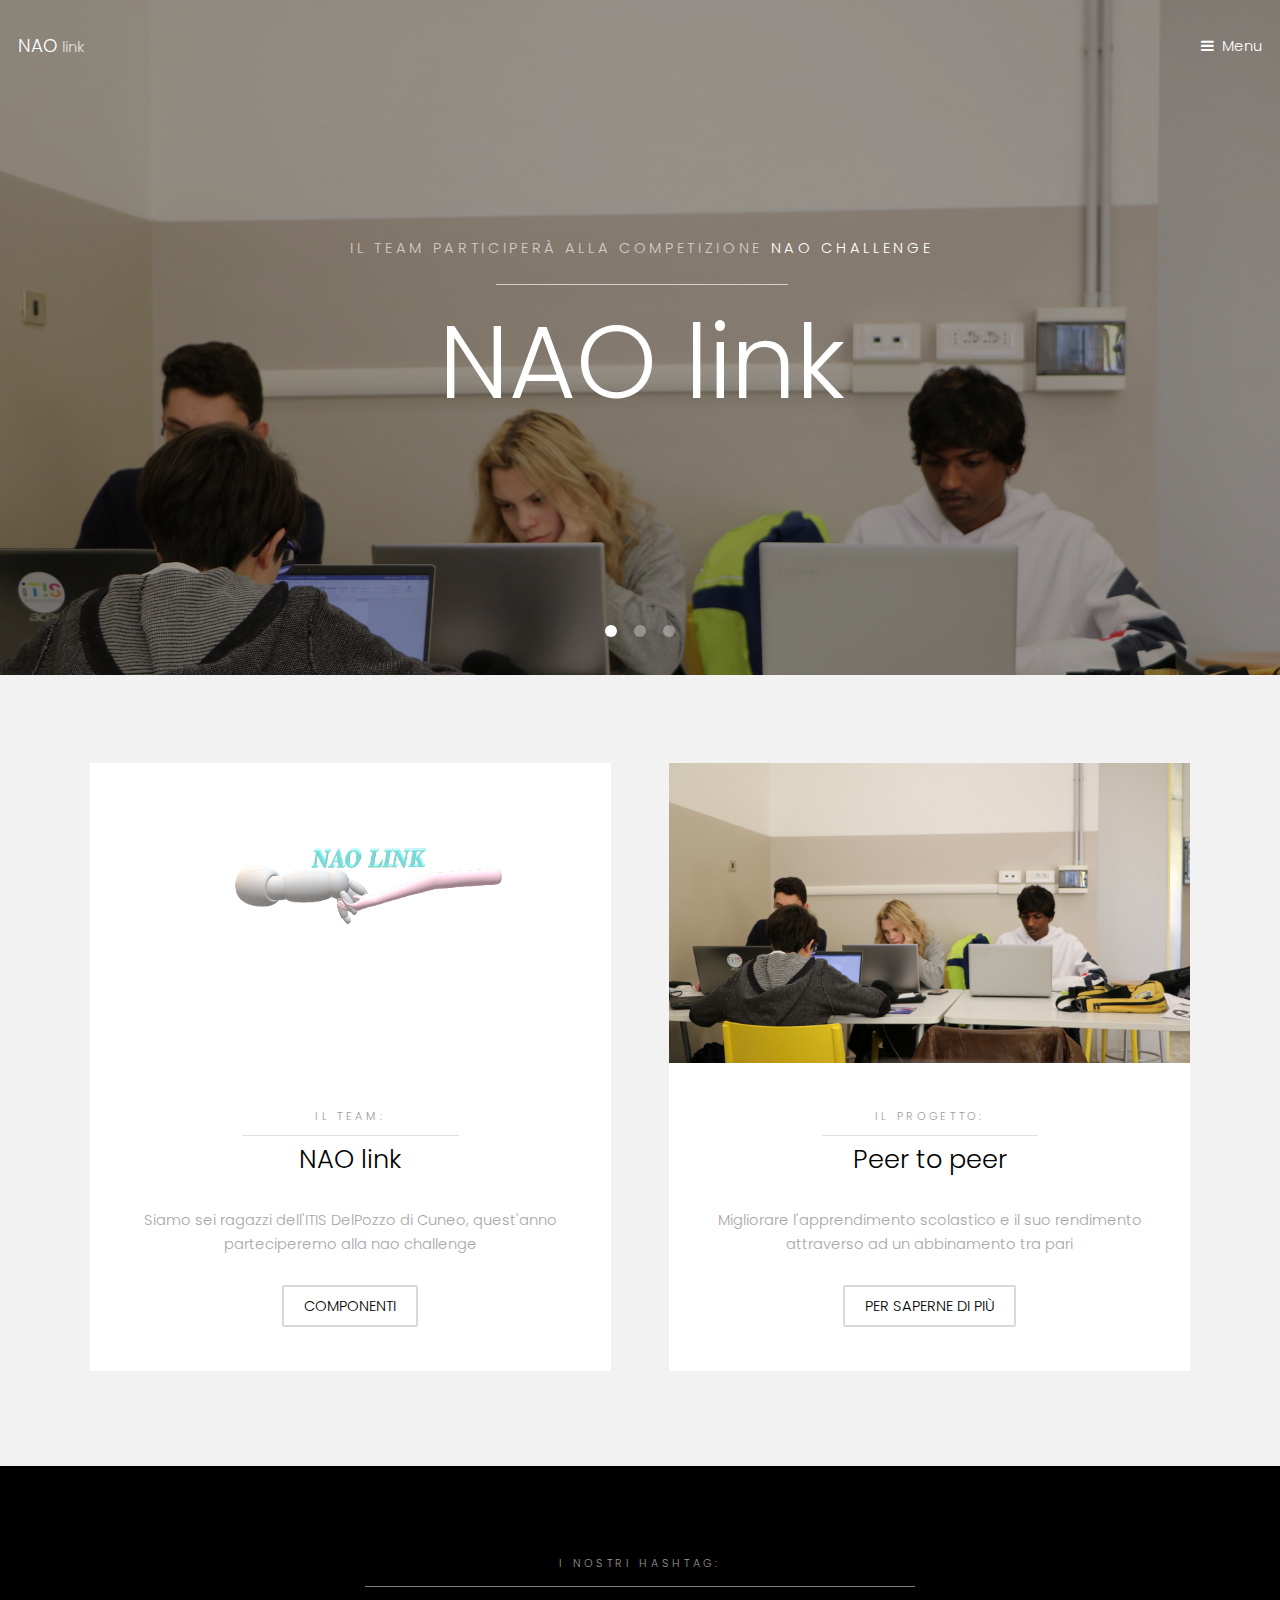
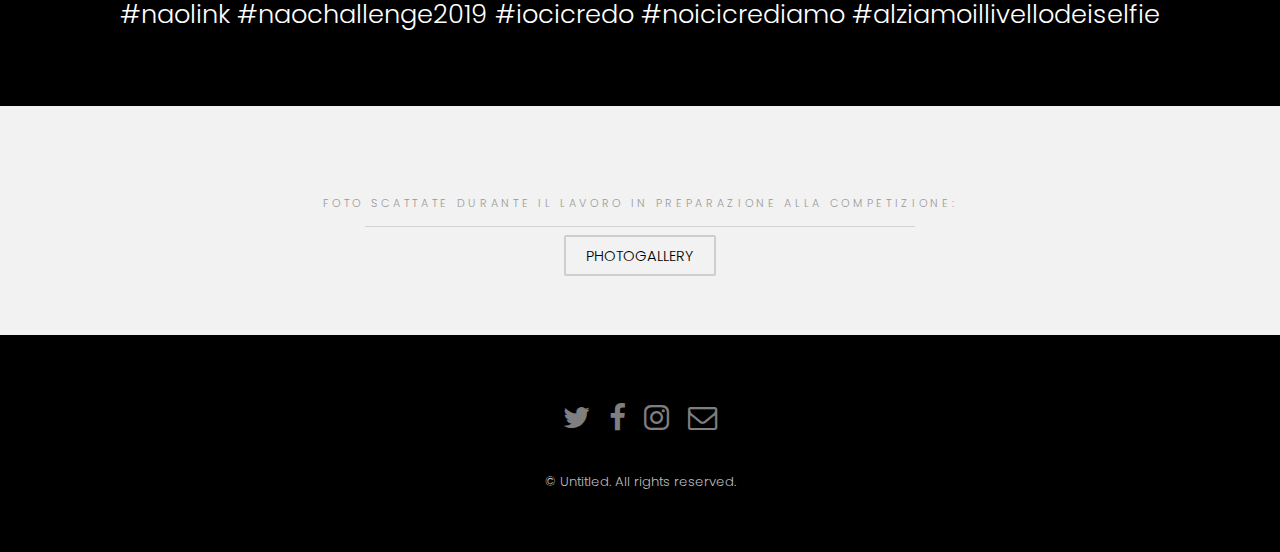
==== commit 843c75e9: "NAO Link" ====
--- a/index.html
+++ b/index.html
@@ -36,7 +36,7 @@
 					<img src="images/team.JPG" alt="team" />
 					<div class="inner">
 						<header>
-							<p>Il team articiperà alla competizione<a href="http://www.naochallenge.it/" target="_blank"> NAO CHALLENGE</a></p>
+							<p>Il team participerà alla competizione<a href="http://www.naochallenge.it/" target="_blank"> NAO CHALLENGE</a></p>
 							<h2>NAO link</h2>
 						</header>
 					</div>
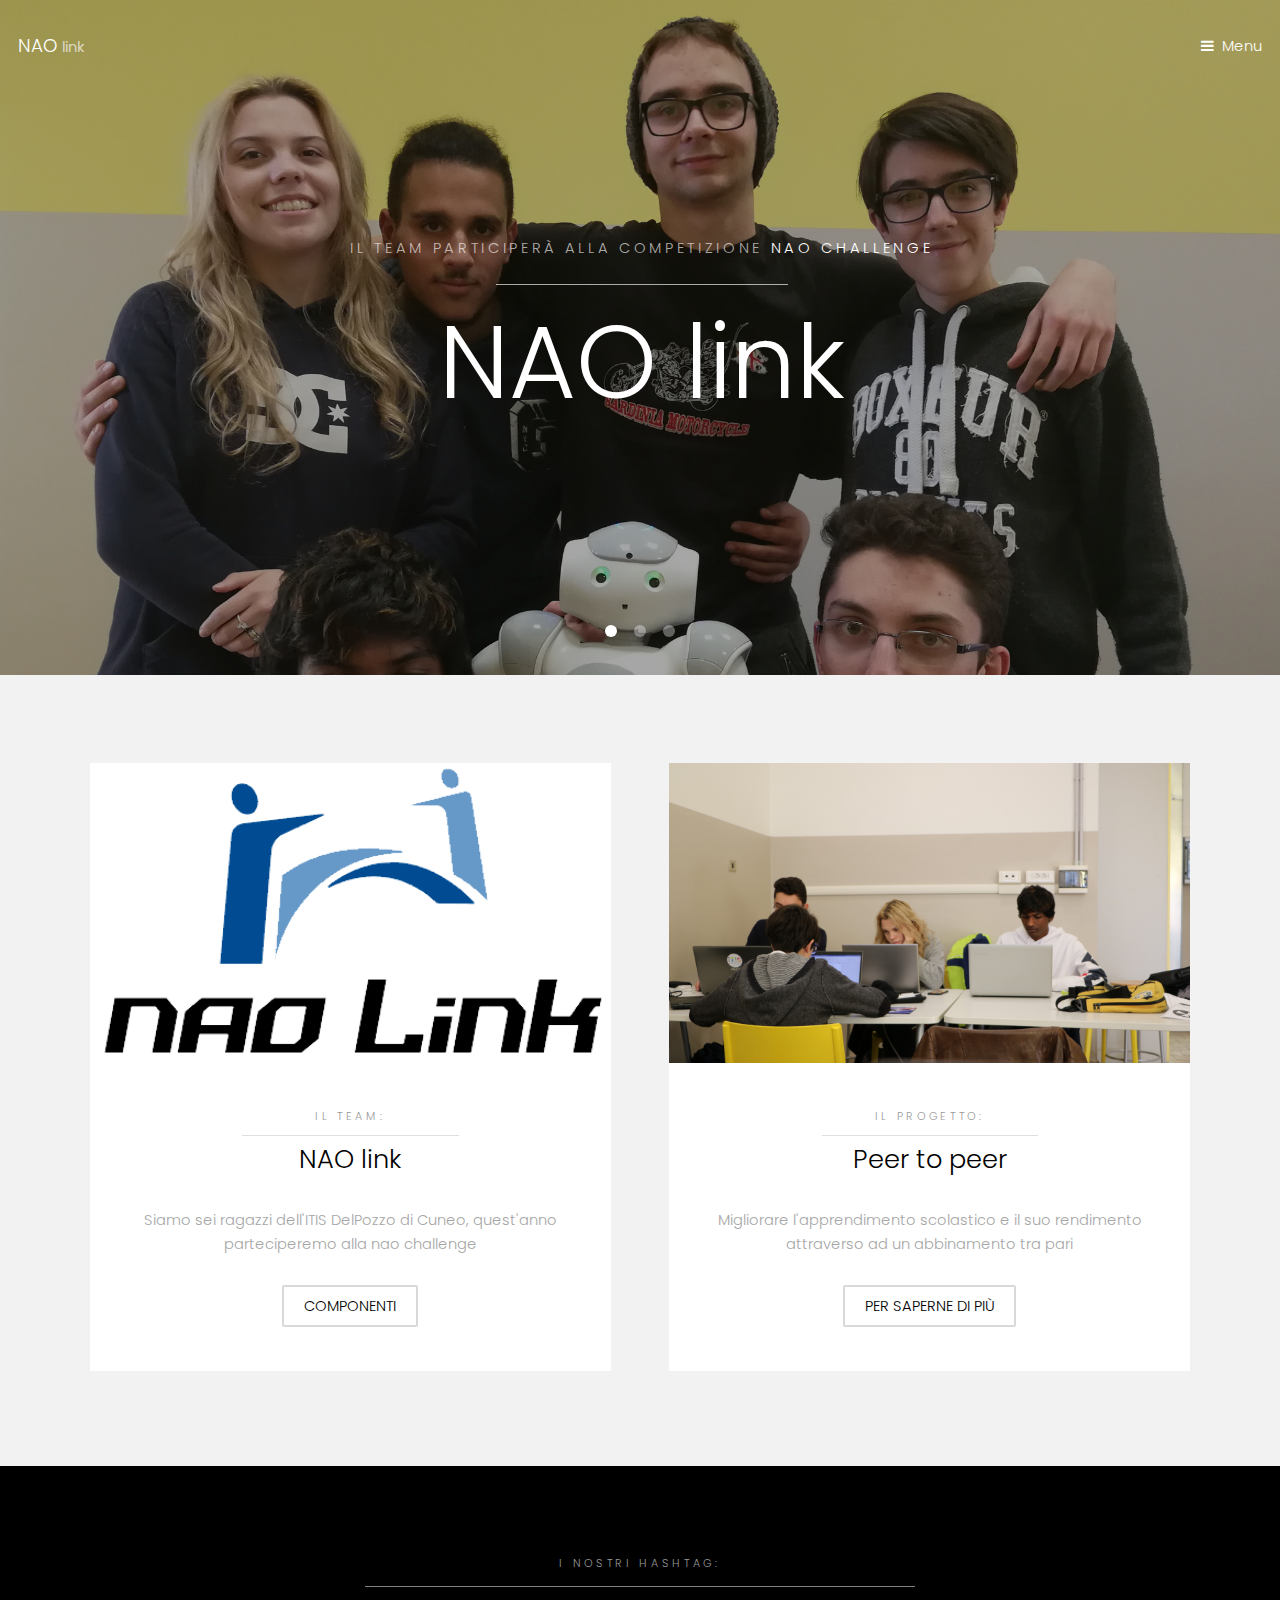
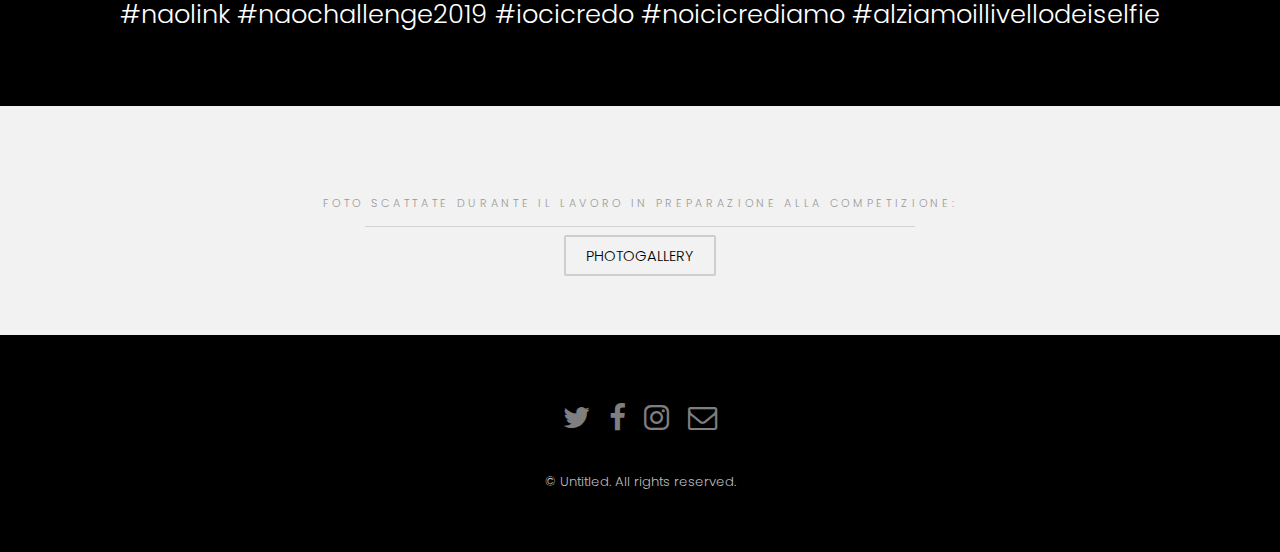
==== commit 454ff6fc: "NAO Link" ====
--- a/index.html
+++ b/index.html
@@ -33,7 +33,7 @@
 		<!-- Banner -->
 			<section class="banner full">
 				<article>
-					<img src="images/team.JPG" alt="team" />
+					<img src="images/team_uffi.jpg" alt="team" />
 					<div class="inner">
 						<header>
 							<p>Il team participerà alla competizione<a href="http://www.naochallenge.it/" target="_blank"> NAO CHALLENGE</a></p>
@@ -51,7 +51,7 @@
 					</div>
 				</article>
 				<article>
-					<img src="images/nao_balo.JPG"  alt="" />
+					<img src="images/nao_balo.jpg"  alt="" />
 					<div class="inner">
 						<header>
 							<p>Il nostro progetto:</p>
@@ -87,7 +87,7 @@
 						<div>
 							<div class="box">
 								<div class="image fit">
-									<img src="images/logo1_0.png" alt="nao link" height="300px" width="600px" />
+									<img src="images/naoLink_logo.png" alt="nao link" height="300px" width="600px" />
 								</div>
 								<div class="content">
 									<header class="align-center">
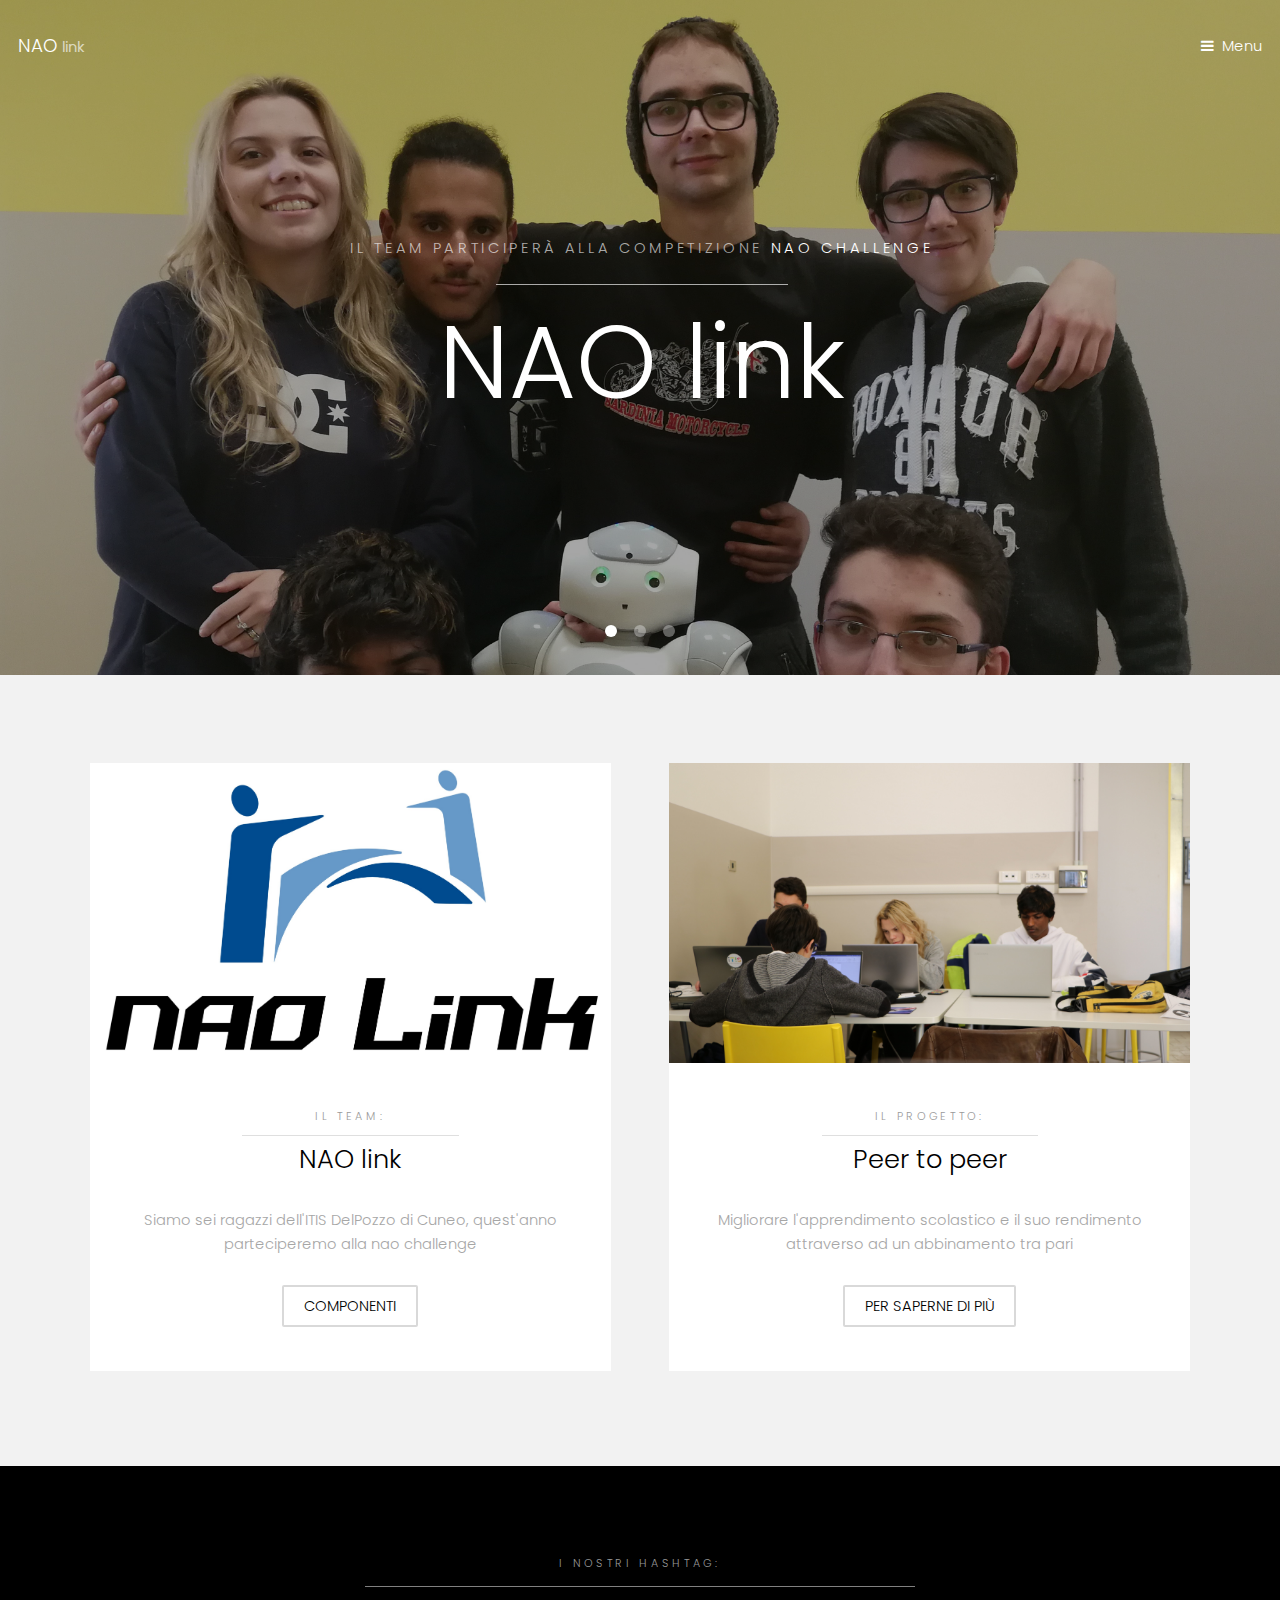
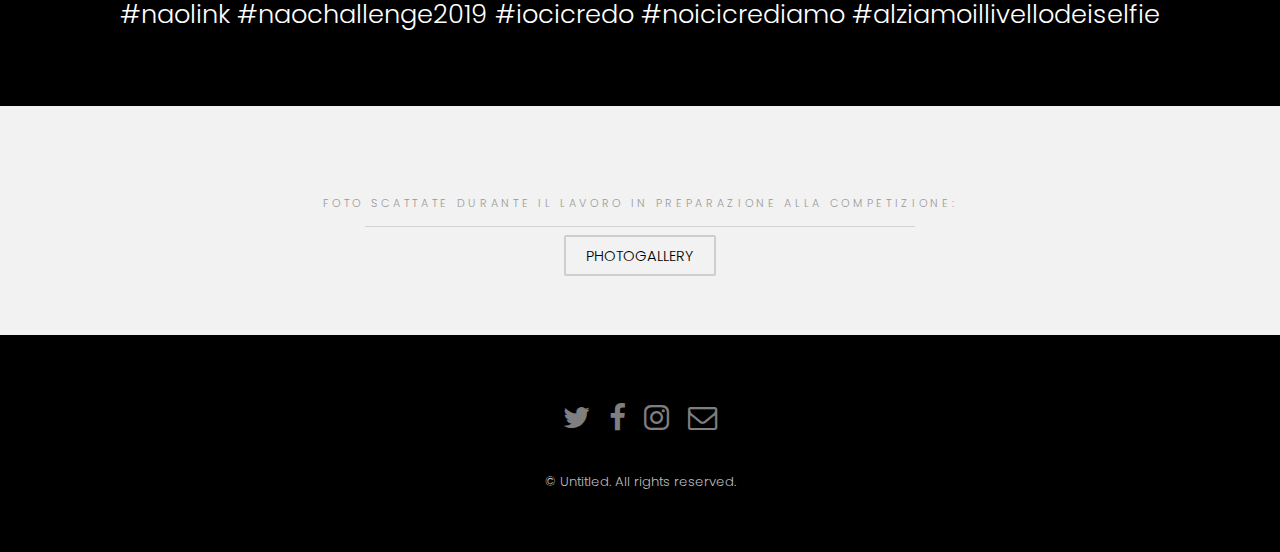
==== commit 45e284f0: "naolink" ====
--- a/index.html
+++ b/index.html
@@ -87,7 +87,7 @@
 						<div>
 							<div class="box">
 								<div class="image fit">
-									<img src="images/naoLink_logo.png" alt="nao link" height="300px" width="600px" />
+									<img src="images/400dpiLogo.jpg" alt="nao link" height="300px" width="600px" />
 								</div>
 								<div class="content">
 									<header class="align-center">
@@ -176,10 +176,14 @@
 			<footer id="footer">
 				<div class="container">
 					<ul class="icons">
-						<li><a href="#" class="icon fa-twitter"><span class="label" ></span></a></li>
-						<li><a href="https://m.facebook.com/naolink19" class="icon fa-facebook" target="_blank"><span class="label">Facebook</span></a></li>
-						<li><a href="https://www.instagram.com/nao_link19/" class="icon fa-instagram" target="_blank"><span class="label">Instagram</span></a></li>
-					<li><a href="MAIL.HTML" class="icon fa-envelope-o"><span class="label">Email</span></a></li>
+						<li><a href="https://twitter.com/Nao_Link19" class="icon fa-twitter" target="_blank">
+							<span class="label">Twitter</span></a></li>
+						<li><a href="https://m.facebook.com/naolink19" class="icon fa-facebook" target="_blank">
+							<span class="label">Facebook</span></a></li>
+						<li><a href="https://www.instagram.com/nao_link19/" class="icon fa-instagram" target="_blank">
+							<span class="label">Instagram</span></a></li>
+						<li><a href="MAIL.HTML" class="icon fa-envelope-o">
+							<span class="label">Email</span></a></li>
 					</ul>
 				</div>
 				<div class="copyright">
@@ -189,6 +193,7 @@
 
 		<!-- Scripts -->
 			<script src="assets/js/jquery.min.js"></script>
+			<script src="assets/js/jquery.scrollex.min.js"></script>
 			<script src="assets/js/jquery.scrollex.min.js"></script>
 			<script src="assets/js/skel.min.js"></script>
 			<script src="assets/js/util.js"></script>
